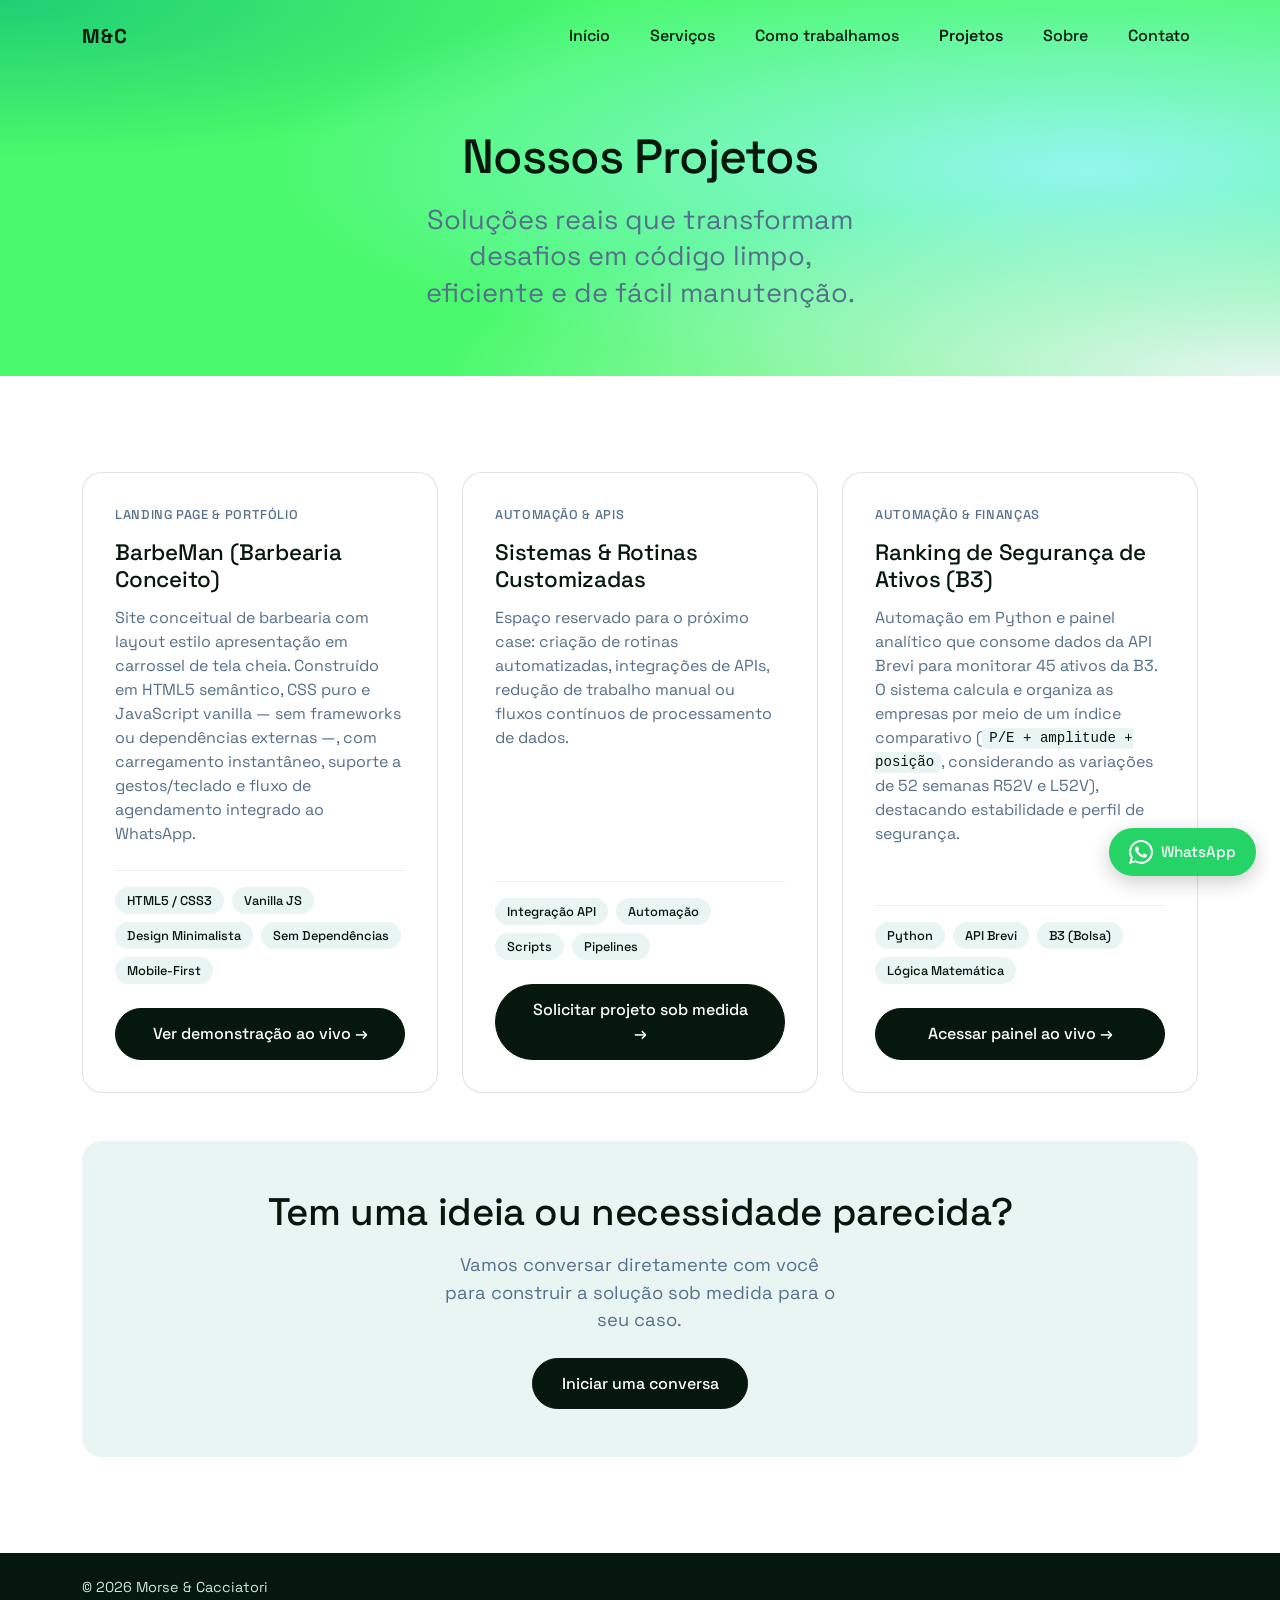
==== projetos.html @ 6ed702ad "Initial commit: Morse & Cacciatori website and project portfolio" ====
<!DOCTYPE html>
<html lang="pt-BR">
<head>
  <meta charset="UTF-8">
  <meta name="viewport" content="width=device-width, initial-scale=1">
  <title>Projetos | Morse & Cacciatori</title>
  <meta name="description" content="Conheça os projetos, sistemas e soluções sob medida desenvolvidos pela Morse & Cacciatori.">

  <!-- Favicon / Logo M&C para navegadores e Google -->
  <link rel="icon" type="image/svg+xml" href="favicon.svg">
  <link rel="icon" type="image/png" sizes="48x48" href="img/favicon-48x48.png">
  <link rel="icon" type="image/png" sizes="192x192" href="img/favicon-192x192.png">
  <link rel="apple-touch-icon" href="img/apple-touch-icon.png">

  <!-- Open Graph / Redes Sociais -->
  <meta property="og:title" content="Projetos | Morse & Cacciatori">
  <meta property="og:description" content="Conheça os projetos, sistemas e soluções sob medida desenvolvidos pela Morse & Cacciatori.">
  <meta property="og:type" content="website">
  <meta property="og:image" content="img/favicon-512x512.png">

  <!-- Fonte: Space Grotesk (Google Fonts) -->
  <link rel="preconnect" href="https://fonts.googleapis.com">
  <link rel="preconnect" href="https://fonts.gstatic.com" crossorigin>
  <link href="https://fonts.googleapis.com/css2?family=Space+Grotesk:wght@300;400;500;700&display=swap" rel="stylesheet">

  <!-- Bootstrap 5 (grid, navbar) -->
  <link href="https://cdn.jsdelivr.net/npm/bootstrap@5.3.3/dist/css/bootstrap.min.css" rel="stylesheet">

  <!-- Nosso CSS -->
  <link href="style.css" rel="stylesheet">
</head>
<body>

  <!-- ============ MENU ============ -->
  <nav class="navbar navbar-expand-md site-nav">
    <div class="container">
      <a class="navbar-brand" href="index.html#inicio" aria-label="Morse & Cacciatori, início">M&amp;C</a>
      <button class="navbar-toggler" type="button" data-bs-toggle="collapse" data-bs-target="#menu"
              aria-controls="menu" aria-expanded="false" aria-label="Abrir menu">
        <span class="navbar-toggler-icon"></span>
      </button>
      <div class="collapse navbar-collapse justify-content-end" id="menu">
        <ul class="navbar-nav gap-md-4">
          <li class="nav-item"><a class="nav-link" href="index.html#inicio">Início</a></li>
          <li class="nav-item"><a class="nav-link" href="index.html#servicos">Serviços</a></li>
          <li class="nav-item"><a class="nav-link" href="index.html#metodologia">Como trabalhamos</a></li>
          <li class="nav-item"><a class="nav-link active" aria-current="page" href="projetos.html">Projetos</a></li>
          <li class="nav-item"><a class="nav-link" href="index.html#sobre">Sobre</a></li>
          <li class="nav-item"><a class="nav-link" href="index.html#contato">Contato</a></li>
        </ul>
      </div>
    </div>
  </nav>

  <main>

    <!-- ============ CABEÇALHO DA PÁGINA ============ -->
    <header class="projects-header text-center">
      <div class="container">
        <div class="row justify-content-center">
          <div class="col-lg-8">
            <h1>Nossos Projetos</h1>
            <p class="hero-sub mb-0">Soluções reais que transformam desafios em código limpo, eficiente e de fácil manutenção.</p>
          </div>
        </div>
      </div>
    </header>

    <!-- ============ LISTA DE PROJETOS ============ -->
    <section class="section">
      <div class="container">

        <div class="row g-4">

          <!-- PROJETO 1: BarbeMan (Demonstração / Portfólio) -->
          <div class="col-md-6 col-lg-4">
            <article class="project-card">
              <span class="project-badge">Landing Page &amp; Portfólio</span>
              <h2>BarbeMan (Barbearia Conceito)</h2>
              <p class="project-desc">
                Site conceitual de barbearia com layout estilo apresentação em carrossel de tela cheia. Construído em HTML5 semântico, CSS puro e JavaScript vanilla — sem frameworks ou dependências externas —, com carregamento instantâneo, suporte a gestos/teclado e fluxo de agendamento integrado ao WhatsApp.
              </p>
              <div class="project-techs mb-3">
                <span class="tech-tag">HTML5 / CSS3</span>
                <span class="tech-tag">Vanilla JS</span>
                <span class="tech-tag">Design Minimalista</span>
                <span class="tech-tag">Sem Dependências</span>
                <span class="tech-tag">Mobile-First</span>
              </div>
              <div class="pt-2">
                <a href="projetos/barbeman/index.html" class="btn btn-ink w-100" target="_blank" rel="noopener">
                  Ver demonstração ao vivo &rarr;
                </a>
              </div>
            </article>
          </div>

          <!-- PROJETO 2: Espaço reservado para o próximo case -->
          <div class="col-md-6 col-lg-4">
            <article class="project-card">
              <span class="project-badge">Automação &amp; APIs</span>
              <h2>Sistemas &amp; Rotinas Customizadas</h2>
              <p class="project-desc">
                Espaço reservado para o próximo case: criação de rotinas automatizadas, integrações de APIs, redução de trabalho manual ou fluxos contínuos de processamento de dados.
              </p>
              <div class="project-techs mb-3">
                <span class="tech-tag">Integração API</span>
                <span class="tech-tag">Automação</span>
                <span class="tech-tag">Scripts</span>
                <span class="tech-tag">Pipelines</span>
              </div>
              <div class="pt-2">
                <a href="index.html#contato" class="btn btn-ink w-100">
                  Solicitar projeto sob medida &rarr;
                </a>
              </div>
            </article>
          </div>

          <!-- PROJETO 3: Automação Financeira B3 -->
          <div class="col-md-6 col-lg-4">
            <article class="project-card">
              <span class="project-badge">Automação &amp; Finanças</span>
              <h2>Ranking de Segurança de Ativos (B3)</h2>
              <p class="project-desc">
                Automação em Python e painel analítico que consome dados da API Brevi para monitorar 45 ativos da B3. O sistema calcula e organiza as empresas por meio de um índice comparativo (<code>P/E + amplitude + posição</code>, considerando as variações de 52 semanas R52V e L52V), destacando estabilidade e perfil de segurança.
              </p>
              <div class="project-techs mb-3">
                <span class="tech-tag">Python</span>
                <span class="tech-tag">API Brevi</span>
                <span class="tech-tag">B3 (Bolsa)</span>
                <span class="tech-tag">Lógica Matemática</span>
              </div>
              <div class="pt-2">
                <a href="https://finance-analystic-qv4s5uhey-athos6.vercel.app/" class="btn btn-ink w-100" target="_blank" rel="noopener">
                  Acessar painel ao vivo &rarr;
                </a>
              </div>
            </article>
          </div>

        </div>

        <!-- ============ CHAMADA PARA AÇÃO ============ -->
        <div class="row mt-5">
          <div class="col-12">
            <div class="project-cta">
              <h2 class="h3 mb-3">Tem uma ideia ou necessidade parecida?</h2>
              <p class="lead-muted mx-auto mb-4">Vamos conversar diretamente com você para construir a solução sob medida para o seu caso.</p>
              <a href="index.html#contato" class="btn btn-ink">Iniciar uma conversa</a>
            </div>
          </div>
        </div>

      </div>
    </section>

  </main>

  <!-- Botão flutuante do WhatsApp -->
  <a href="https://wa.me/5511976431933?text=Ol%C3%A1%2C%20Morse%20%26%20Cacciatori!%20Gostaria%20de%20conversar%20sobre%20um%20projeto." 
     class="btn-whatsapp-float" 
     target="_blank" 
     rel="noopener noreferrer" 
     aria-label="Falar no WhatsApp com Morse e Cacciatori" 
     title="Falar no WhatsApp: (11) 97643-1933">
    <svg width="24" height="24" viewBox="0 0 24 24" fill="currentColor" aria-hidden="true">
      <path d="M.057 24l1.687-6.163c-1.041-1.804-1.588-3.849-1.587-5.946.003-6.556 5.338-11.891 11.893-11.891 3.181.001 6.167 1.24 8.413 3.488 2.245 2.248 3.481 5.236 3.48 8.414-.003 6.557-5.338 11.892-11.893 11.892-1.99-.001-3.951-.5-5.688-1.448l-6.305 1.654zm6.597-3.807c1.676.995 3.276 1.591 5.392 1.592 5.448 0 9.886-4.434 9.889-9.885.002-5.462-4.415-9.89-9.881-9.892-5.452 0-9.887 4.434-9.889 9.884-.001 2.225.651 3.891 1.746 5.634l-.999 3.648 3.742-.981zm11.387-5.464c-.074-.124-.272-.198-.57-.347-.297-.149-1.758-.868-2.031-.967-.272-.099-.47-.149-.669.149-.198.297-.768.967-.941 1.165-.173.198-.347.223-.644.074-.297-.149-1.255-.462-2.39-1.475-.883-.788-1.48-1.761-1.653-2.059-.173-.297-.018-.458.13-.606.134-.133.297-.347.446-.521.151-.172.2-.296.3-.495.099-.198.05-.372-.025-.521-.075-.148-.669-1.611-.916-2.206-.242-.579-.487-.501-.669-.51l-.57-.01c-.198 0-.52.074-.792.372s-1.04 1.016-1.04 2.479 1.065 2.876 1.213 3.074c.149.198 2.095 3.2 5.076 4.487.709.306 1.263.489 1.694.626.712.226 1.36.194 1.872.118.571-.085 1.758-.719 2.006-1.413.248-.695.248-1.29.173-1.414z"/>
    </svg>
    <span class="btn-whatsapp-text">WhatsApp</span>
  </a>

  <footer class="site-footer">
    <div class="container">
      <span>&copy; 2026 Morse &amp; Cacciatori</span>
    </div>
  </footer>

  <script src="https://cdn.jsdelivr.net/npm/bootstrap@5.3.3/dist/js/bootstrap.bundle.min.js"></script>
</body>
</html>
---- style.css ----
/* =====================================================
   Morse & Cacciatori — estilos
   Para mudar o visual, comece pelas variáveis abaixo.
   ===================================================== */

:root {
  /* Cores tiradas do modelo do Canva */
  --verde:        #49f96b;   /* verde-neon do degradê */
  --verde-fundo:  #21ce74;   /* verde mais escuro (canto superior esquerdo) */
  --ciano:        #94f6ef;   /* ciano do meio do degradê */
  --gelo:         #e9f5f3;   /* quase branco (canto inferior direito) */
  --tinta:        #06180e;   /* títulos e botões */
  --azul-cinza:   #55708a;   /* subtítulo e textos de apoio */

  --fonte: "Space Grotesk", system-ui, -apple-system, "Segoe UI", sans-serif;
}

/* ---------- Base ---------- */
*, *::before, *::after {
  box-sizing: border-box;
}

html {
  scroll-behavior: smooth;
  scroll-padding-top: 4rem;
  overflow-x: hidden;
}

body {
  font-family: var(--fonte);
  color: var(--tinta);
  background: #fff;
  -webkit-font-smoothing: antialiased;
  overflow-x: hidden;
  max-width: 100%;
}

img, picture, svg, video {
  max-width: 100%;
  height: auto;
}

h1, h2, h3 { font-family: var(--fonte); }

a { color: var(--tinta); }

:focus-visible {
  outline: 3px solid var(--tinta);
  outline-offset: 3px;
}

/* ---------- Botão principal ---------- */
.btn-ink {
  --bs-btn-color: #fff;
  --bs-btn-bg: var(--tinta);
  --bs-btn-border-color: var(--tinta);
  --bs-btn-hover-color: var(--tinta);
  --bs-btn-hover-bg: #fff;
  --bs-btn-hover-border-color: var(--tinta);
  --bs-btn-active-color: var(--tinta);
  --bs-btn-active-bg: #fff;
  --bs-btn-active-border-color: var(--tinta);
  font-weight: 500;
  padding: .8rem 1.8rem;
  border-radius: 999px;
  transition: background-color .2s, color .2s;
}

/* ---------- Menu ---------- */
.site-nav {
  position: absolute;
  top: 0; left: 0; right: 0;
  z-index: 10;
  padding-block: 1rem;
}
.site-nav .navbar-brand {
  font-weight: 700;
  letter-spacing: .04em;
  color: var(--tinta);
}
.site-nav .nav-link {
  color: var(--tinta);
  font-weight: 500;
}
.site-nav .nav-link:hover { text-decoration: underline; text-underline-offset: 6px; }
.site-nav .navbar-toggler { border-color: var(--tinta); }

/* Menu aberto no celular: fundo para dar leitura */
@media (max-width: 767.98px) {
  .site-nav .navbar-collapse {
    background: rgba(255, 255, 255, .85);
    border-radius: 1rem;
    margin-top: .75rem;
    padding: .75rem 1.25rem;
  }
}

/* ---------- Degradê do hero (reproduz o modelo) ---------- */
.hero,
.section-gradient {
  background:
    radial-gradient(120% 90% at 100% 100%, var(--gelo) 0%, rgba(233, 245, 243, 0) 55%),
    radial-gradient(90% 80% at 85% 45%, var(--ciano) 0%, rgba(148, 246, 239, 0) 72%),
    radial-gradient(80% 70% at 0% 0%, var(--verde-fundo) 0%, rgba(33, 206, 116, 0) 60%),
    var(--verde);
}

/* ---------- Hero ---------- */
.hero {
  min-height: 100vh;
  display: flex;
  align-items: center;
  padding: 6rem 0 3rem;
}

.hero-figure img {
  width: 100%;
  max-width: 440px;
  height: auto;
}

.hero-figure {
  max-width: 100%;
}

/* Link interativo dos bonecos LEGO no hero */
.hero-avatar-link {
  display: inline-flex;
  flex-direction: column;
  align-items: center;
  text-decoration: none;
  cursor: pointer;
  max-width: 100%;
  transition: transform .3s cubic-bezier(0.34, 1.56, 0.64, 1);
}

.hero-avatar-link:hover,
.hero-avatar-link:focus-visible {
  transform: scale(1.06);
}

.hero-avatar-link:active {
  transform: scale(1.02);
}

/* Dica sutil abaixo dos bonecos */
.avatar-hint {
  display: inline-block;
  margin-top: .75rem;
  font-size: .9rem;
  font-weight: 500;
  color: var(--tinta);
  background: rgba(255, 255, 255, .9);
  border: 1px solid rgba(6, 24, 14, .15);
  padding: .35rem 1rem;
  border-radius: 999px;
  backdrop-filter: blur(4px);
  box-shadow: 0 4px 12px rgba(6, 24, 14, .06);
  transition: background-color .2s, transform .2s;
}

.hero-avatar-link:hover .avatar-hint {
  background: #fff;
  transform: translateY(-2px);
}

.hero h1 {
  font-weight: 300;
  text-transform: uppercase;
  letter-spacing: .03em;
  font-size: clamp(1.9rem, 4.2vw, 3.1rem);
  line-height: 1.1;
  margin: 0 0 1.25rem;
  overflow-wrap: break-word;
  word-break: break-word;
}

.hero-sub {
  color: var(--azul-cinza);
  font-size: clamp(1.25rem, 2.4vw, 1.7rem);
  line-height: 1.35;
  max-width: 16em;
  margin: 0 auto 2.25rem;
}

/* Movimento de entrada dos bonecos */
@media (prefers-reduced-motion: no-preference) {
  .hero-figure img { animation: entrada .9s ease-out both; }
  @keyframes entrada {
    from { opacity: 0; transform: translateY(24px); }
    to   { opacity: 1; transform: none; }
  }
}

/* Respeita preferência do usuário por menos movimento */
@media (prefers-reduced-motion: reduce) {
  .hero-avatar-link {
    transition: none;
  }
  .hero-avatar-link:hover,
  .hero-avatar-link:focus-visible {
    transform: none;
  }
}

/* Em telas pequenas os bonecos ficam um pouco menores */
@media (max-width: 991.98px) {
  .hero { padding-top: 5.5rem; }
  .hero-figure img { max-width: 300px; }
}

/* ---------- Seções ---------- */
.section { padding: 6rem 0; }
.section-light { background: var(--gelo); }

.section h2 {
  font-weight: 500;
  font-size: clamp(1.75rem, 3vw, 2.4rem);
  letter-spacing: -.01em;
  margin-bottom: 1rem;
}

.lead-muted { color: var(--azul-cinza); font-size: 1.15rem; max-width: 22em; }
.lead-ink   { font-size: 1.15rem; max-width: 22em; }

/* Serviços: lista com linhas separadoras */
.service-list { list-style: none; margin: 0; padding: 0; }
.service-list li {
  padding: 1.5rem 0;
  border-top: 1px solid rgba(6, 24, 14, .18);
}
.service-list li:last-child { border-bottom: 1px solid rgba(6, 24, 14, .18); }
.service-list h3 { font-size: 1.35rem; font-weight: 500; margin: 0 0 .35rem; }
.service-list p  { margin: 0; color: var(--azul-cinza); max-width: 36em; }

/* ---------- Faixa de Tecnologias (Stack) ---------- */
.tech-strip {
  padding: 1.5rem 0;
  background: #fff;
  border-bottom: 1px solid rgba(6, 24, 14, .08);
}
.tech-strip-inner {
  display: flex;
  flex-wrap: wrap;
  align-items: center;
  justify-content: space-between;
  gap: .75rem 1.5rem;
}
.tech-strip-label {
  font-size: .88rem;
  font-weight: 500;
  color: var(--azul-cinza);
  text-transform: uppercase;
  letter-spacing: .05em;
}
.tech-strip-badges {
  display: flex;
  flex-wrap: wrap;
  gap: .5rem;
}
.tech-pill {
  font-size: .85rem;
  font-weight: 500;
  color: var(--tinta);
  background: var(--gelo);
  border: 1px solid rgba(6, 24, 14, .08);
  padding: .3rem .85rem;
  border-radius: 999px;
  transition: border-color .2s, background-color .2s;
}
.tech-pill:hover {
  border-color: var(--tinta);
  background: #fff;
}

/* ---------- Como Trabalhamos (Metodologia) ---------- */
.workflow-steps {
  display: flex;
  flex-direction: column;
}
.workflow-item {
  display: flex;
  align-items: flex-start;
  gap: 1.5rem;
  padding: 1.5rem 0;
  border-top: 1px solid rgba(6, 24, 14, .18);
}
.workflow-item:last-child {
  border-bottom: 1px solid rgba(6, 24, 14, .18);
}
.step-num {
  font-size: 1.25rem;
  font-weight: 700;
  color: var(--azul-cinza);
  letter-spacing: .05em;
  min-width: 2.2rem;
  margin-top: .1rem;
}
.step-body h3 {
  font-size: 1.3rem;
  font-weight: 500;
  margin: 0 0 .35rem;
  color: var(--tinta);
}
.step-body p {
  margin: 0;
  color: var(--azul-cinza);
  line-height: 1.5;
  max-width: 38em;
}

/* ---------- Cases de Portfólio (Problema → Solução → Impacto) ---------- */
.case-card {
  background: #fff;
  border: 1px solid rgba(6, 24, 14, .12);
  border-radius: 1.25rem;
  padding: 2.2rem;
  height: 100%;
  display: flex;
  flex-direction: column;
  transition: transform .2s ease, border-color .2s ease, box-shadow .2s ease;
}
.case-card:hover {
  transform: translateY(-4px);
  border-color: var(--tinta);
  box-shadow: 0 8px 24px rgba(6, 24, 14, .06);
}
.case-badge {
  display: inline-block;
  font-size: .8rem;
  font-weight: 500;
  text-transform: uppercase;
  letter-spacing: .05em;
  color: var(--azul-cinza);
  margin-bottom: .6rem;
}
.case-title {
  font-size: 1.4rem;
  font-weight: 500;
  margin: 0 0 1.4rem;
  color: var(--tinta);
}
.case-flow {
  display: flex;
  flex-direction: column;
  gap: 1rem;
  flex-grow: 1;
  margin-bottom: 1.6rem;
}
.flow-step {
  display: flex;
  flex-direction: column;
  gap: .25rem;
}
.flow-tag {
  display: inline-block;
  align-self: flex-start;
  font-size: .75rem;
  font-weight: 700;
  text-transform: uppercase;
  letter-spacing: .04em;
  padding: .15rem .5rem;
  border-radius: 4px;
}
.flow-problem {
  background: rgba(85, 112, 138, .12);
  color: var(--azul-cinza);
}
.flow-solution {
  background: rgba(33, 206, 116, .18);
  color: #0e6e3c;
}
.flow-result {
  background: rgba(6, 24, 14, .08);
  color: var(--tinta);
}
.flow-step p {
  margin: 0;
  font-size: .95rem;
  color: var(--azul-cinza);
  line-height: 1.45;
}
.case-footer {
  display: flex;
  flex-wrap: wrap;
  align-items: center;
  justify-content: space-between;
  gap: 1rem;
  padding-top: 1.2rem;
  border-top: 1px solid rgba(6, 24, 14, .08);
  margin-top: auto;
}
.case-techs {
  display: flex;
  flex-wrap: wrap;
  gap: .4rem;
}
.case-link {
  font-size: .92rem;
  font-weight: 500;
  color: var(--tinta);
  text-decoration: underline;
  text-underline-offset: 4px;
  transition: opacity .2s;
}
.case-link:hover {
  opacity: .75;
}

.btn-outline-ink {
  display: inline-block;
  color: var(--tinta);
  border: 1px solid var(--tinta);
  background: transparent;
  font-weight: 500;
  padding: .65rem 1.4rem;
  border-radius: 999px;
  text-decoration: none;
  transition: background-color .2s, color .2s;
}
.btn-outline-ink:hover,
.btn-outline-ink:focus-visible {
  background: var(--tinta);
  color: #fff;
}

/* Sobre */
.about-text { font-size: 1.35rem; line-height: 1.5; max-width: 32em; }
.person { font-size: 1.15rem; font-weight: 500; margin-bottom: .1rem; }
.role   { color: var(--azul-cinza); font-weight: 500; margin-bottom: .5rem; }

/* Contato */
.contact-links { list-style: none; padding: 0; margin: 1.5rem 0 0; }
.contact-links li { margin-bottom: 1.1rem; }
.contact-name { display: block; font-weight: 500; }
.contact-links a { font-size: 1.1rem; text-underline-offset: 4px; overflow-wrap: anywhere; }

/* Flags / Vantagens da reunião */
.contact-perks {
  display: flex;
  flex-direction: column;
  gap: .85rem;
  margin: 1.5rem 0 2rem;
}

.perk-item {
  display: flex;
  align-items: flex-start;
  gap: .85rem;
  background: rgba(255, 255, 255, .7);
  backdrop-filter: blur(4px);
  border: 1px solid rgba(6, 24, 14, .12);
  border-radius: 1rem;
  padding: .85rem 1.1rem;
}

.perk-icon {
  display: inline-flex;
  align-items: center;
  justify-content: center;
  width: 1.5rem;
  height: 1.5rem;
  background: var(--tinta);
  color: var(--verde);
  border-radius: 50%;
  font-size: .8rem;
  font-weight: 700;
  flex-shrink: 0;
  margin-top: .15rem;
}

.perk-item strong {
  display: block;
  font-size: .95rem;
  color: var(--tinta);
  margin-bottom: .15rem;
}

.perk-item p {
  margin: 0;
  font-size: .88rem;
  color: var(--azul-cinza);
  line-height: 1.35;
}

/* Botão WhatsApp */
.btn-whatsapp {
  display: inline-flex;
  align-items: center;
  justify-content: center;
  gap: .6rem;
  background: #25d366;
  color: #fff;
  border: 1px solid #20ba5a;
  font-weight: 500;
  padding: .75rem 1.4rem;
  border-radius: 999px;
  text-decoration: none;
  max-width: 100%;
  text-align: center;
  transition: background-color .2s, transform .2s, box-shadow .2s;
  box-shadow: 0 4px 12px rgba(37, 211, 102, .22);
}

.btn-whatsapp:hover,
.btn-whatsapp:focus-visible {
  background: #20ba5a;
  color: #fff;
  transform: translateY(-2px);
  box-shadow: 0 6px 16px rgba(37, 211, 102, .32);
}

@media (max-width: 575.98px) {
  .btn-whatsapp {
    width: 100%;
    padding: .75rem 1rem;
    font-size: .92rem;
  }
}

/* Botão WhatsApp flutuante */
.btn-whatsapp-float {
  position: fixed;
  bottom: 1.5rem;
  right: 1.5rem;
  z-index: 1000;
  display: inline-flex;
  align-items: center;
  gap: .5rem;
  background: #25d366;
  color: #fff;
  padding: .75rem 1.25rem;
  border-radius: 999px;
  box-shadow: 0 6px 20px rgba(0, 0, 0, .2);
  text-decoration: none;
  font-weight: 500;
  font-size: .95rem;
  transition: transform .25s cubic-bezier(0.34, 1.56, 0.64, 1), background-color .2s, box-shadow .2s;
}

.btn-whatsapp-float:hover,
.btn-whatsapp-float:focus-visible {
  background: #20ba5a;
  color: #fff;
  transform: scale(1.05) translateY(-2px);
  box-shadow: 0 8px 24px rgba(0, 0, 0, .28);
}

@media (max-width: 575.98px) {
  .btn-whatsapp-float {
    bottom: 1.2rem;
    right: 1.2rem;
    padding: .8rem;
    border-radius: 50%;
  }
  .btn-whatsapp-float .btn-whatsapp-text {
    display: none;
  }
}

.contact-form .form-label { font-weight: 500; }
.contact-form .form-control {
  border: 1px solid var(--tinta);
  border-radius: .75rem;
  background: rgba(255, 255, 255, .7);
  padding: .75rem 1rem;
}
.contact-form .form-control:focus {
  background: #fff;
  border-color: var(--tinta);
  box-shadow: 0 0 0 .2rem rgba(6, 24, 14, .2);
}

.form-check-input:checked {
  background-color: var(--tinta);
  border-color: var(--tinta);
}

.form-status {
  border-radius: .75rem;
  font-size: .95rem;
  padding: .85rem 1.25rem;
}
.form-status-success {
  background-color: #d1e7dd;
  border: 1px solid #a3cfbb;
  color: #0a3622;
}
.form-status-error {
  background-color: #f8d7da;
  border: 1px solid #f1aeb5;
  color: #58151c;
}

/* ---------- Rodapé ---------- */
.site-footer {
  padding: 1.5rem 0;
  background: var(--tinta);
  color: #cfe6dc;
  font-size: .9rem;
}

/* ---------- Página de Projetos ---------- */
.projects-header {
  padding: 8rem 0 4rem;
  background:
    radial-gradient(120% 90% at 100% 100%, var(--gelo) 0%, rgba(233, 245, 243, 0) 55%),
    radial-gradient(90% 80% at 85% 45%, var(--ciano) 0%, rgba(148, 246, 239, 0) 72%),
    radial-gradient(80% 70% at 0% 0%, var(--verde-fundo) 0%, rgba(33, 206, 116, 0) 60%),
    var(--verde);
}

.projects-header h1 {
  font-weight: 500;
  font-size: clamp(2rem, 3.8vw, 3rem);
  letter-spacing: -.02em;
  margin-bottom: 1rem;
}

.project-card {
  background: #fff;
  border: 1px solid rgba(6, 24, 14, .12);
  border-radius: 1.25rem;
  padding: 2rem;
  height: 100%;
  display: flex;
  flex-direction: column;
  transition: transform .2s ease, border-color .2s ease;
}

.project-card:hover {
  transform: translateY(-4px);
  border-color: var(--tinta);
}

.project-badge {
  display: inline-block;
  align-self: flex-start;
  font-size: .8rem;
  font-weight: 500;
  text-transform: uppercase;
  letter-spacing: .05em;
  color: var(--azul-cinza);
  margin-bottom: 1rem;
}

.project-card h2 {
  font-size: 1.4rem;
  font-weight: 500;
  margin-bottom: .75rem;
}

.project-desc {
  color: var(--azul-cinza);
  font-size: 1rem;
  line-height: 1.5;
  margin-bottom: 1.5rem;
  flex-grow: 1;
}

.project-card code {
  color: var(--tinta);
  background: var(--gelo);
  padding: .15rem .45rem;
  border-radius: .35rem;
  font-size: .88em;
  font-weight: 500;
}

.project-techs {
  display: flex;
  flex-wrap: wrap;
  gap: .5rem;
  margin-top: auto;
  padding-top: 1rem;
  border-top: 1px solid rgba(6, 24, 14, .08);
}

.tech-tag {
  font-size: .8rem;
  font-weight: 500;
  color: var(--tinta);
  background: var(--gelo);
  padding: .25rem .75rem;
  border-radius: 999px;
}

.project-cta {
  background: var(--gelo);
  border-radius: 1.25rem;
  padding: 3rem 2rem;
  text-align: center;
}
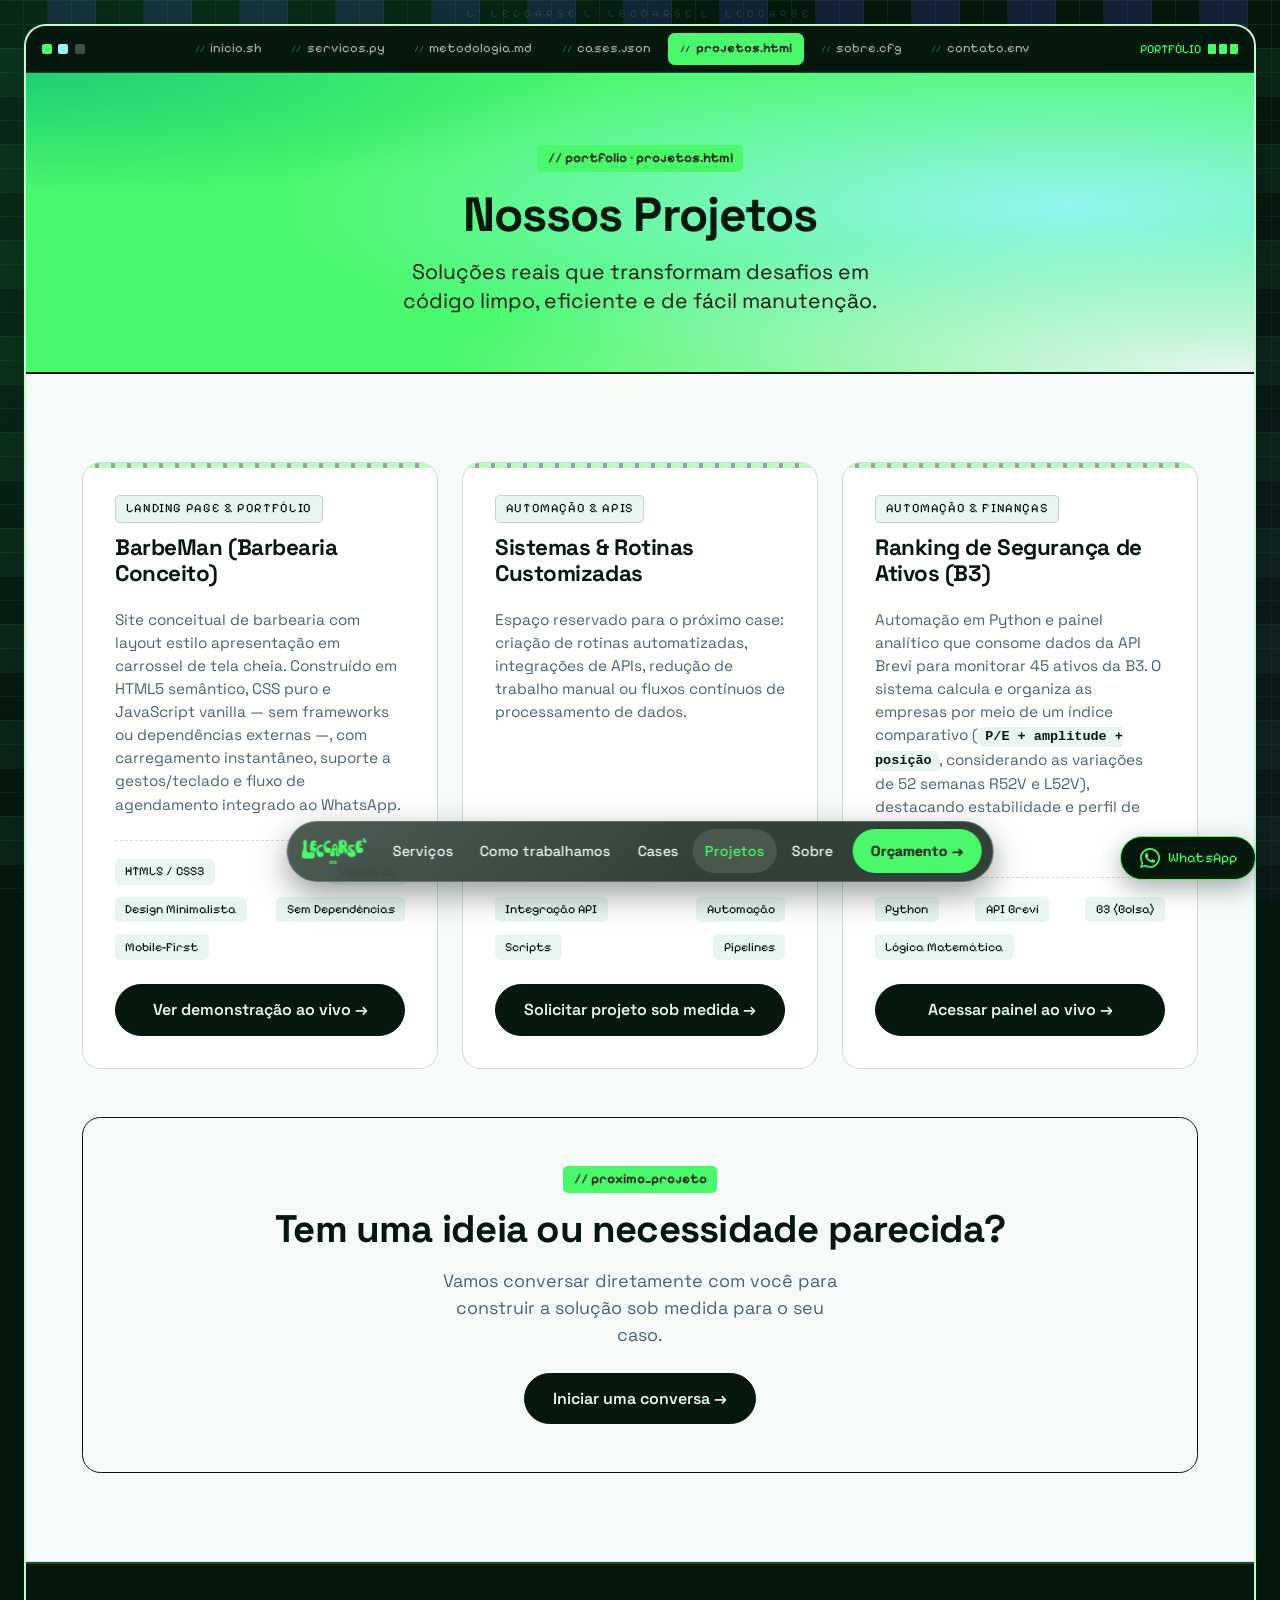
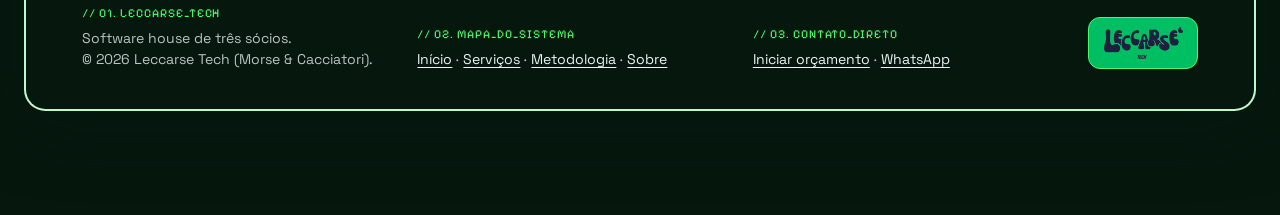
==== commit ad3bab05: "feat(ui): implement Leccarse Tech window frame, interactive Lego hero, scroll-spy tabs, and glass pi" ====
--- a/projetos.html
+++ b/projetos.html
@@ -3,27 +3,27 @@
 <head>
   <meta charset="UTF-8">
   <meta name="viewport" content="width=device-width, initial-scale=1">
-  <title>Projetos | Morse & Cacciatori</title>
-  <meta name="description" content="Conheça os projetos, sistemas e soluções sob medida desenvolvidos pela Morse & Cacciatori.">
-
-  <!-- Favicon / Logo M&C para navegadores e Google -->
+  <title>Projetos | Leccarse Tech</title>
+  <meta name="description" content="Conheça as landing pages, projetos, sistemas e soluções sob medida desenvolvidos pela Leccarse Tech.">
+
+  <!-- Favicon / Logo Leccarse Tech -->
   <link rel="icon" type="image/svg+xml" href="favicon.svg">
   <link rel="icon" type="image/png" sizes="48x48" href="img/favicon-48x48.png">
   <link rel="icon" type="image/png" sizes="192x192" href="img/favicon-192x192.png">
   <link rel="apple-touch-icon" href="img/apple-touch-icon.png">
 
   <!-- Open Graph / Redes Sociais -->
-  <meta property="og:title" content="Projetos | Morse & Cacciatori">
-  <meta property="og:description" content="Conheça os projetos, sistemas e soluções sob medida desenvolvidos pela Morse & Cacciatori.">
+  <meta property="og:title" content="Projetos | Leccarse Tech">
+  <meta property="og:description" content="Conheça os projetos, landing pages e sistemas sob medida desenvolvidos pela Leccarse Tech.">
   <meta property="og:type" content="website">
   <meta property="og:image" content="img/favicon-512x512.png">
 
-  <!-- Fonte: Space Grotesk (Google Fonts) -->
+  <!-- Fontes: Space Grotesk (corpo), Monoton (display), Pixelify Sans (pixel) -->
   <link rel="preconnect" href="https://fonts.googleapis.com">
   <link rel="preconnect" href="https://fonts.gstatic.com" crossorigin>
-  <link href="https://fonts.googleapis.com/css2?family=Space+Grotesk:wght@300;400;500;700&display=swap" rel="stylesheet">
-
-  <!-- Bootstrap 5 (grid, navbar) -->
+  <link href="https://fonts.googleapis.com/css2?family=Monoton&family=Pixelify+Sans:wght@400;600;700&family=Space+Grotesk:wght@300;400;500;700&display=swap" rel="stylesheet">
+
+  <!-- Bootstrap 5 (grid) -->
   <link href="https://cdn.jsdelivr.net/npm/bootstrap@5.3.3/dist/css/bootstrap.min.css" rel="stylesheet">
 
   <!-- Nosso CSS -->
@@ -31,151 +31,228 @@
 </head>
 <body>
 
-  <!-- ============ MENU ============ -->
-  <nav class="navbar navbar-expand-md site-nav">
-    <div class="container">
-      <a class="navbar-brand" href="index.html#inicio" aria-label="Morse & Cacciatori, início">M&amp;C</a>
-      <button class="navbar-toggler" type="button" data-bs-toggle="collapse" data-bs-target="#menu"
-              aria-controls="menu" aria-expanded="false" aria-label="Abrir menu">
-        <span class="navbar-toggler-icon"></span>
-      </button>
-      <div class="collapse navbar-collapse justify-content-end" id="menu">
-        <ul class="navbar-nav gap-md-4">
-          <li class="nav-item"><a class="nav-link" href="index.html#inicio">Início</a></li>
-          <li class="nav-item"><a class="nav-link" href="index.html#servicos">Serviços</a></li>
-          <li class="nav-item"><a class="nav-link" href="index.html#metodologia">Como trabalhamos</a></li>
-          <li class="nav-item"><a class="nav-link active" aria-current="page" href="projetos.html">Projetos</a></li>
-          <li class="nav-item"><a class="nav-link" href="index.html#sobre">Sobre</a></li>
-          <li class="nav-item"><a class="nav-link" href="index.html#contato">Contato</a></li>
+  <a href="#lista-projetos" class="skip-link">Pular para a lista de projetos</a>
+
+  <div class="app-window">
+
+    <!-- Barra de Abas no Topo -->
+    <header class="window-topbar" aria-label="Indicador de seções da janela">
+      <div class="window-dots" aria-hidden="true">
+        <span class="window-dot window-dot--brand"></span>
+        <span class="window-dot window-dot--navy"></span>
+        <span class="window-dot"></span>
+      </div>
+
+      <nav aria-label="Abas de seção">
+        <ul class="window-tabs">
+          <li><a class="window-tab" href="index.html#inicio">inicio.sh</a></li>
+          <li><a class="window-tab" href="index.html#servicos">servicos.py</a></li>
+          <li><a class="window-tab" href="index.html#metodologia">metodologia.md</a></li>
+          <li><a class="window-tab" href="index.html#cases">cases.json</a></li>
+          <li><a class="window-tab active" aria-current="page" href="projetos.html">projetos.html</a></li>
+          <li><a class="window-tab" href="index.html#sobre">sobre.cfg</a></li>
+          <li><a class="window-tab" href="index.html#contato">contato.env</a></li>
         </ul>
-      </div>
-    </div>
-  </nav>
-
-  <main>
-
-    <!-- ============ CABEÇALHO DA PÁGINA ============ -->
-    <header class="projects-header text-center">
-      <div class="container">
-        <div class="row justify-content-center">
-          <div class="col-lg-8">
-            <h1>Nossos Projetos</h1>
-            <p class="hero-sub mb-0">Soluções reais que transformam desafios em código limpo, eficiente e de fácil manutenção.</p>
-          </div>
+      </nav>
+
+      <div class="hud-progress" aria-hidden="true">
+        <span>PORTFÓLIO</span>
+        <div class="hud-segments">
+          <span class="hud-seg filled"></span>
+          <span class="hud-seg filled"></span>
+          <span class="hud-seg filled"></span>
         </div>
       </div>
     </header>
 
-    <!-- ============ LISTA DE PROJETOS ============ -->
-    <section class="section">
+    <main id="lista-projetos">
+
+      <!-- ============ CABEÇALHO DA PÁGINA ============ -->
+      <header class="projects-header text-center">
+        <div class="container">
+          <div class="row justify-content-center">
+            <div class="col-lg-8">
+              <span class="section-index">// portfolio · projetos.html</span>
+              <h1>Nossos Projetos</h1>
+              <p class="hero-sub mx-auto mb-0">Soluções reais que transformam desafios em código limpo, eficiente e de fácil manutenção.</p>
+            </div>
+          </div>
+        </div>
+      </header>
+
+      <!-- ============ LISTA DE PROJETOS ============ -->
+      <section class="section section-light">
+        <div class="container">
+
+          <div class="row g-4">
+
+            <!-- PROJETO 1: BarbeMan (Demonstração / Portfólio) -->
+            <div class="col-md-6 col-lg-4">
+              <article class="project-card reveal-grid-item">
+                <span class="project-badge">Landing Page &amp; Portfólio</span>
+                <h2>BarbeMan (Barbearia Conceito)</h2>
+                <p class="project-desc">
+                  Site conceitual de barbearia com layout estilo apresentação em carrossel de tela cheia. Construído em HTML5 semântico, CSS puro e JavaScript vanilla — sem frameworks ou dependências externas —, com carregamento instantâneo, suporte a gestos/teclado e fluxo de agendamento integrado ao WhatsApp.
+                </p>
+                <div class="project-techs mb-3">
+                  <span class="tech-tag">HTML5 / CSS3</span>
+                  <span class="tech-tag">Vanilla JS</span>
+                  <span class="tech-tag">Design Minimalista</span>
+                  <span class="tech-tag">Sem Dependências</span>
+                  <span class="tech-tag">Mobile-First</span>
+                </div>
+                <div class="pt-2">
+                  <a href="projetos/barbeman/index.html" class="btn btn-ink w-100" target="_blank" rel="noopener">
+                    Ver demonstração ao vivo &rarr;
+                  </a>
+                </div>
+              </article>
+            </div>
+
+            <!-- PROJETO 2: Espaço reservado para o próximo case -->
+            <div class="col-md-6 col-lg-4">
+              <article class="project-card reveal-grid-item">
+                <span class="project-badge">Automação &amp; APIs</span>
+                <h2>Sistemas &amp; Rotinas Customizadas</h2>
+                <p class="project-desc">
+                  Espaço reservado para o próximo case: criação de rotinas automatizadas, integrações de APIs, redução de trabalho manual ou fluxos contínuos de processamento de dados.
+                </p>
+                <div class="project-techs mb-3">
+                  <span class="tech-tag">Integração API</span>
+                  <span class="tech-tag">Automação</span>
+                  <span class="tech-tag">Scripts</span>
+                  <span class="tech-tag">Pipelines</span>
+                </div>
+                <div class="pt-2">
+                  <a href="index.html#contato" class="btn btn-ink w-100">
+                    Solicitar projeto sob medida &rarr;
+                  </a>
+                </div>
+              </article>
+            </div>
+
+            <!-- PROJETO 3: Automação Financeira B3 -->
+            <div class="col-md-6 col-lg-4">
+              <article class="project-card reveal-grid-item">
+                <span class="project-badge">Automação &amp; Finanças</span>
+                <h2>Ranking de Segurança de Ativos (B3)</h2>
+                <p class="project-desc">
+                  Automação em Python e painel analítico que consome dados da API Brevi para monitorar 45 ativos da B3. O sistema calcula e organiza as empresas por meio de um índice comparativo (<code>P/E + amplitude + posição</code>, considerando as variações de 52 semanas R52V e L52V), destacando estabilidade e perfil de segurança.
+                </p>
+                <div class="project-techs mb-3">
+                  <span class="tech-tag">Python</span>
+                  <span class="tech-tag">API Brevi</span>
+                  <span class="tech-tag">B3 (Bolsa)</span>
+                  <span class="tech-tag">Lógica Matemática</span>
+                </div>
+                <div class="pt-2">
+                  <a href="https://finance-analystic-qv4s5uhey-athos6.vercel.app/" class="btn btn-ink w-100" target="_blank" rel="noopener">
+                    Acessar painel ao vivo &rarr;
+                  </a>
+                </div>
+              </article>
+            </div>
+
+          </div>
+
+          <!-- ============ CHAMADA PARA AÇÃO ============ -->
+          <div class="row mt-5">
+            <div class="col-12">
+              <div class="project-cta glass-light">
+                <span class="section-index">// proximo_projeto</span>
+                <h2 class="h3 mb-3">Tem uma ideia ou necessidade parecida?</h2>
+                <p class="lead-muted mx-auto mb-4">Vamos conversar diretamente com você para construir a solução sob medida para o seu caso.</p>
+                <a href="index.html#contato" class="btn btn-ink">Iniciar uma conversa &rarr;</a>
+              </div>
+            </div>
+          </div>
+
+        </div>
+      </section>
+
+    </main>
+
+    <!-- ============ RODAPÉ ============ -->
+    <footer class="site-footer">
       <div class="container">
-
-        <div class="row g-4">
-
-          <!-- PROJETO 1: BarbeMan (Demonstração / Portfólio) -->
-          <div class="col-md-6 col-lg-4">
-            <article class="project-card">
-              <span class="project-badge">Landing Page &amp; Portfólio</span>
-              <h2>BarbeMan (Barbearia Conceito)</h2>
-              <p class="project-desc">
-                Site conceitual de barbearia com layout estilo apresentação em carrossel de tela cheia. Construído em HTML5 semântico, CSS puro e JavaScript vanilla — sem frameworks ou dependências externas —, com carregamento instantâneo, suporte a gestos/teclado e fluxo de agendamento integrado ao WhatsApp.
-              </p>
-              <div class="project-techs mb-3">
-                <span class="tech-tag">HTML5 / CSS3</span>
-                <span class="tech-tag">Vanilla JS</span>
-                <span class="tech-tag">Design Minimalista</span>
-                <span class="tech-tag">Sem Dependências</span>
-                <span class="tech-tag">Mobile-First</span>
-              </div>
-              <div class="pt-2">
-                <a href="projetos/barbeman/index.html" class="btn btn-ink w-100" target="_blank" rel="noopener">
-                  Ver demonstração ao vivo &rarr;
-                </a>
-              </div>
-            </article>
-          </div>
-
-          <!-- PROJETO 2: Espaço reservado para o próximo case -->
-          <div class="col-md-6 col-lg-4">
-            <article class="project-card">
-              <span class="project-badge">Automação &amp; APIs</span>
-              <h2>Sistemas &amp; Rotinas Customizadas</h2>
-              <p class="project-desc">
-                Espaço reservado para o próximo case: criação de rotinas automatizadas, integrações de APIs, redução de trabalho manual ou fluxos contínuos de processamento de dados.
-              </p>
-              <div class="project-techs mb-3">
-                <span class="tech-tag">Integração API</span>
-                <span class="tech-tag">Automação</span>
-                <span class="tech-tag">Scripts</span>
-                <span class="tech-tag">Pipelines</span>
-              </div>
-              <div class="pt-2">
-                <a href="index.html#contato" class="btn btn-ink w-100">
-                  Solicitar projeto sob medida &rarr;
-                </a>
-              </div>
-            </article>
-          </div>
-
-          <!-- PROJETO 3: Automação Financeira B3 -->
-          <div class="col-md-6 col-lg-4">
-            <article class="project-card">
-              <span class="project-badge">Automação &amp; Finanças</span>
-              <h2>Ranking de Segurança de Ativos (B3)</h2>
-              <p class="project-desc">
-                Automação em Python e painel analítico que consome dados da API Brevi para monitorar 45 ativos da B3. O sistema calcula e organiza as empresas por meio de um índice comparativo (<code>P/E + amplitude + posição</code>, considerando as variações de 52 semanas R52V e L52V), destacando estabilidade e perfil de segurança.
-              </p>
-              <div class="project-techs mb-3">
-                <span class="tech-tag">Python</span>
-                <span class="tech-tag">API Brevi</span>
-                <span class="tech-tag">B3 (Bolsa)</span>
-                <span class="tech-tag">Lógica Matemática</span>
-              </div>
-              <div class="pt-2">
-                <a href="https://finance-analystic-qv4s5uhey-athos6.vercel.app/" class="btn btn-ink w-100" target="_blank" rel="noopener">
-                  Acessar painel ao vivo &rarr;
-                </a>
-              </div>
-            </article>
-          </div>
-
-        </div>
-
-        <!-- ============ CHAMADA PARA AÇÃO ============ -->
-        <div class="row mt-5">
-          <div class="col-12">
-            <div class="project-cta">
-              <h2 class="h3 mb-3">Tem uma ideia ou necessidade parecida?</h2>
-              <p class="lead-muted mx-auto mb-4">Vamos conversar diretamente com você para construir a solução sob medida para o seu caso.</p>
-              <a href="index.html#contato" class="btn btn-ink">Iniciar uma conversa</a>
-            </div>
-          </div>
-        </div>
-
+        <div class="footer-grid">
+          <div>
+            <span class="footer-col-label">// 01. leccarse_tech</span>
+            <p class="footer-microtext">
+              Software house de três sócios.<br>
+              &copy; 2026 Leccarse Tech (Morse &amp; Cacciatori).
+            </p>
+          </div>
+          <div>
+            <span class="footer-col-label">// 02. mapa_do_sistema</span>
+            <p class="footer-microtext">
+              <a href="index.html#inicio">Início</a> &middot;
+              <a href="index.html#servicos">Serviços</a> &middot;
+              <a href="index.html#metodologia">Metodologia</a> &middot;
+              <a href="index.html#sobre">Sobre</a>
+            </p>
+          </div>
+          <div>
+            <span class="footer-col-label">// 03. contato_direto</span>
+            <p class="footer-microtext">
+              <a href="index.html#contato">Iniciar orçamento</a> &middot;
+              <a href="https://wa.me/5511976431933" target="_blank" rel="noopener noreferrer">WhatsApp</a>
+            </p>
+          </div>
+          <div class="text-md-end">
+            <a href="index.html#inicio" class="footer-seal" aria-label="Voltar ao início — Leccarse Tech">
+              <picture>
+                <source srcset="img/logo-leccarse-navy.webp" type="image/webp">
+                <img src="img/logo-leccarse-navy.png" width="600" height="243" alt="Selo Leccarse Tech">
+              </picture>
+            </a>
+          </div>
+        </div>
       </div>
-    </section>
-
-  </main>
+    </footer>
+
+  </div><!-- /.app-window -->
+
+  <!-- ============ NAVEGAÇÃO EM PÍLULA FLUTUANTE ============ -->
+  <div class="nav-pill-wrapper">
+    <nav class="nav-pill glass-dark" aria-label="Navegação principal">
+      <a class="nav-pill-brand" href="index.html#inicio" aria-label="Leccarse Tech — Início">
+        <picture>
+          <source srcset="img/logo-leccarse-verde.webp" type="image/webp">
+          <img src="img/logo-leccarse-verde.png" width="600" height="243" class="nav-pill-logo" alt="Leccarse Tech">
+        </picture>
+      </a>
+
+      <button type="button" class="nav-pill-toggle" id="nav-pill-toggle"
+              aria-controls="nav-pill-links" aria-expanded="false" aria-label="Alternar menu de navegação">
+        [ menu ]
+      </button>
+
+      <ul class="nav-pill-links" id="nav-pill-links">
+        <li><a class="nav-pill-link" href="index.html#servicos">Serviços</a></li>
+        <li><a class="nav-pill-link" href="index.html#metodologia">Como trabalhamos</a></li>
+        <li><a class="nav-pill-link" href="index.html#cases">Cases</a></li>
+        <li><a class="nav-pill-link active" aria-current="page" href="projetos.html">Projetos</a></li>
+        <li><a class="nav-pill-link" href="index.html#sobre">Sobre</a></li>
+      </ul>
+
+      <a href="index.html#contato" class="nav-pill-cta">Orçamento &rarr;</a>
+    </nav>
+  </div>
 
   <!-- Botão flutuante do WhatsApp -->
-  <a href="https://wa.me/5511976431933?text=Ol%C3%A1%2C%20Morse%20%26%20Cacciatori!%20Gostaria%20de%20conversar%20sobre%20um%20projeto." 
-     class="btn-whatsapp-float" 
-     target="_blank" 
-     rel="noopener noreferrer" 
-     aria-label="Falar no WhatsApp com Morse e Cacciatori" 
+  <a href="https://wa.me/5511976431933?text=Ol%C3%A1%2C%20Morse%20%26%20Cacciatori!%20Gostaria%20de%20conversar%20sobre%20um%20projeto."
+     class="btn-whatsapp-float"
+     target="_blank"
+     rel="noopener noreferrer"
+     aria-label="Falar no WhatsApp com Leccarse Tech"
      title="Falar no WhatsApp: (11) 97643-1933">
-    <svg width="24" height="24" viewBox="0 0 24 24" fill="currentColor" aria-hidden="true">
+    <svg width="20" height="20" viewBox="0 0 24 24" fill="currentColor" aria-hidden="true">
       <path d="M.057 24l1.687-6.163c-1.041-1.804-1.588-3.849-1.587-5.946.003-6.556 5.338-11.891 11.893-11.891 3.181.001 6.167 1.24 8.413 3.488 2.245 2.248 3.481 5.236 3.48 8.414-.003 6.557-5.338 11.892-11.893 11.892-1.99-.001-3.951-.5-5.688-1.448l-6.305 1.654zm6.597-3.807c1.676.995 3.276 1.591 5.392 1.592 5.448 0 9.886-4.434 9.889-9.885.002-5.462-4.415-9.89-9.881-9.892-5.452 0-9.887 4.434-9.889 9.884-.001 2.225.651 3.891 1.746 5.634l-.999 3.648 3.742-.981zm11.387-5.464c-.074-.124-.272-.198-.57-.347-.297-.149-1.758-.868-2.031-.967-.272-.099-.47-.149-.669.149-.198.297-.768.967-.941 1.165-.173.198-.347.223-.644.074-.297-.149-1.255-.462-2.39-1.475-.883-.788-1.48-1.761-1.653-2.059-.173-.297-.018-.458.13-.606.134-.133.297-.347.446-.521.151-.172.2-.296.3-.495.099-.198.05-.372-.025-.521-.075-.148-.669-1.611-.916-2.206-.242-.579-.487-.501-.669-.51l-.57-.01c-.198 0-.52.074-.792.372s-1.04 1.016-1.04 2.479 1.065 2.876 1.213 3.074c.149.198 2.095 3.2 5.076 4.487.709.306 1.263.489 1.694.626.712.226 1.36.194 1.872.118.571-.085 1.758-.719 2.006-1.413.248-.695.248-1.29.173-1.414z"/>
     </svg>
     <span class="btn-whatsapp-text">WhatsApp</span>
   </a>
 
-  <footer class="site-footer">
-    <div class="container">
-      <span>&copy; 2026 Morse &amp; Cacciatori</span>
-    </div>
-  </footer>
-
-  <script src="https://cdn.jsdelivr.net/npm/bootstrap@5.3.3/dist/js/bootstrap.bundle.min.js"></script>
+  <script src="script.js" defer></script>
 </body>
 </html>
--- a/style.css
+++ b/style.css
@@ -1,38 +1,129 @@
 /* =====================================================
-   Morse & Cacciatori — estilos
-   Para mudar o visual, comece pelas variáveis abaixo.
+   Leccarse Tech (formerly Morse & Cacciatori) — Styles
+   Rebrand: Hacker / Pixel Grid / Pop Culture / Clean Glass
+   All colors use CSS custom properties from :root.
    ===================================================== */
 
 :root {
-  /* Cores tiradas do modelo do Canva */
-  --verde:        #49f96b;   /* verde-neon do degradê */
-  --verde-fundo:  #21ce74;   /* verde mais escuro (canto superior esquerdo) */
-  --ciano:        #94f6ef;   /* ciano do meio do degradê */
-  --gelo:         #e9f5f3;   /* quase branco (canto inferior direito) */
-  --tinta:        #06180e;   /* títulos e botões */
-  --azul-cinza:   #55708a;   /* subtítulo e textos de apoio */
-
-  --fonte: "Space Grotesk", system-ui, -apple-system, "Segoe UI", sans-serif;
-}
-
-/* ---------- Base ---------- */
+  /* Core brand palette (preserved from original tokens + official logo) */
+  --verde:              #49f96b;   /* primary neon brand green */
+  --verde-fundo:        #21ce74;   /* deeper brand green */
+  --verde-logo:         #00bf63;   /* exact green from leccase-tech-logo.png */
+  --ciano:              #94f6ef;   /* cyan accent */
+  --gelo:               #e9f5f3;   /* off-white / ice surface */
+  --gelo-puro:          #f6fbf9;   /* lighter ice surface for contrast */
+  --tinta:              #06180e;   /* deep ink black-green */
+  --marinho-logo:       #1f1f3e;   /* exact dark navy from leccase-tech-logo.png */
+  --azul-cinza:         #47627b;   /* muted slate text (AA contrast >= 4.5:1 on --gelo) */
+  --branco:             #ffffff;
+
+  /* Derived surface, border, and glass tokens */
+  --mosaico-1:          #06180e;
+  --mosaico-2:          #0b2617;
+  --mosaico-3:          #142238;
+  --mosaico-borda:      rgba(73, 249, 107, 0.08);
+
+  --janela-bg:          #eef7f4;
+  --janela-borda:       rgba(6, 24, 14, 0.22);
+  --grade-linha:        rgba(6, 24, 14, 0.09);
+  --grade-celula-bg:    rgba(233, 245, 243, 0.72);
+  --grade-celula-ativa: rgba(73, 249, 107, 0.38);
+
+  /* Frosted glass tokens (Ref 3 vibe, no neon glow) */
+  --vidro-escuro-bg:    rgba(6, 24, 14, 0.84);
+  --vidro-escuro-falso: rgba(6, 24, 14, 0.96);
+  --vidro-claro-bg:     rgba(233, 245, 243, 0.78);
+  --vidro-claro-falso:  rgba(233, 245, 243, 0.95);
+  --vidro-borda:        rgba(233, 245, 243, 0.22);
+  --vidro-borda-escura: rgba(6, 24, 14, 0.16);
+  --vidro-reflexo:      linear-gradient(135deg, rgba(255, 255, 255, 0.16) 0%, rgba(255, 255, 255, 0.02) 60%);
+
+  /* Status & semantic tokens */
+  --whatsapp-bg:        #1fa855;
+  --whatsapp-hover:     #178a43;
+  --sucesso-bg:         #d1e7dd;
+  --sucesso-borda:      #a3cfbb;
+  --sucesso-texto:      #0a3622;
+  --erro-bg:            #f8d7da;
+  --erro-borda:         #f1aeb5;
+  --erro-texto:         #58151c;
+
+  /* Typography system (strictly 3 families) */
+  --fonte:         "Space Grotesk", system-ui, -apple-system, "Segoe UI", sans-serif;
+  --fonte-display: "Monoton", "Space Grotesk", sans-serif;
+  --fonte-pixel:   "Pixelify Sans", monospace;
+
+  /* Spacing & geometry */
+  --raio-janela:   1.35rem;
+  --raio-card:     1.15rem;
+  --raio-pilula:   999px;
+}
+
+/* ---------- Base & Reset ---------- */
 *, *::before, *::after {
   box-sizing: border-box;
 }
 
 html {
   scroll-behavior: smooth;
-  scroll-padding-top: 4rem;
+  scroll-padding-top: 3.75rem;
   overflow-x: hidden;
 }
 
 body {
   font-family: var(--fonte);
   color: var(--tinta);
-  background: #fff;
+  background-color: var(--mosaico-1);
+  /* Pixelated mosaic outer background + subtle L' monogram frame pattern */
+  background-image:
+    radial-gradient(circle at 15% 20%, rgba(33, 206, 116, 0.16) 0%, transparent 45%),
+    radial-gradient(circle at 85% 80%, rgba(31, 31, 62, 0.45) 0%, transparent 50%),
+    repeating-linear-gradient(
+      0deg,
+      transparent 0px,
+      transparent 23px,
+      var(--mosaico-borda) 23px,
+      var(--mosaico-borda) 24px
+    ),
+    repeating-linear-gradient(
+      90deg,
+      transparent 0px,
+      transparent 23px,
+      var(--mosaico-borda) 23px,
+      var(--mosaico-borda) 24px
+    ),
+    conic-gradient(
+      from 90deg at 48px 48px,
+      var(--mosaico-1) 0deg 90deg,
+      var(--mosaico-2) 90deg 180deg,
+      var(--mosaico-1) 180deg 270deg,
+      var(--mosaico-3) 270deg 360deg
+    );
+  background-size: 100% 100%, 100% 100%, 24px 24px, 24px 24px, 96px 96px;
+  background-attachment: fixed;
   -webkit-font-smoothing: antialiased;
   overflow-x: hidden;
   max-width: 100%;
+  margin: 0;
+  padding: 1.5rem 1.5rem 6.5rem;
+}
+
+/* Subtle brand monogram watermark on the outer frame (Ref 2 structural nod, 100% Leccarse) */
+body::before {
+  content: "L'   LECCARSE   L'   LECCARSE   L'   LECCARSE";
+  position: fixed;
+  top: 0.35rem;
+  left: 0;
+  right: 0;
+  text-align: center;
+  font-family: var(--fonte-pixel);
+  font-size: 0.7rem;
+  letter-spacing: 0.35em;
+  color: rgba(73, 249, 107, 0.18);
+  pointer-events: none;
+  z-index: 0;
+  white-space: nowrap;
+  overflow: hidden;
 }
 
 img, picture, svg, video {
@@ -40,268 +131,981 @@
   height: auto;
 }
 
-h1, h2, h3 { font-family: var(--fonte); }
-
-a { color: var(--tinta); }
+h1, h2, h3, h4 {
+  font-family: var(--fonte);
+}
+
+a {
+  color: var(--tinta);
+}
 
 :focus-visible {
-  outline: 3px solid var(--tinta);
+  outline: 3px solid var(--verde);
   outline-offset: 3px;
 }
 
-/* ---------- Botão principal ---------- */
+/* Skip link for keyboard accessibility */
+.skip-link {
+  position: fixed;
+  top: -100px;
+  left: 1rem;
+  z-index: 2000;
+  background: var(--verde);
+  color: var(--tinta);
+  font-family: var(--fonte-pixel);
+  font-weight: 700;
+  padding: 0.6rem 1.2rem;
+  border-radius: var(--raio-pilula);
+  text-decoration: none;
+  transition: top 0.2s ease;
+}
+
+.skip-link:focus {
+  top: 1rem;
+}
+
+/* ---------- Frosted Glass Utility (Section 5.2) ---------- */
+.glass-dark {
+  background: var(--vidro-escuro-falso);
+  border: 1px solid var(--vidro-borda);
+  background-image: var(--vidro-reflexo);
+}
+
+.glass-light {
+  background: var(--vidro-claro-falso);
+  border: 1px solid var(--vidro-borda-escura);
+  background-image: var(--vidro-reflexo);
+}
+
+@supports ((backdrop-filter: blur(12px)) or (-webkit-backdrop-filter: blur(12px))) {
+  .glass-dark {
+    background-color: var(--vidro-escuro-bg);
+    -webkit-backdrop-filter: blur(12px);
+    backdrop-filter: blur(12px);
+  }
+  .glass-light {
+    background-color: var(--vidro-claro-bg);
+    -webkit-backdrop-filter: blur(10px);
+    backdrop-filter: blur(10px);
+  }
+}
+
+/* ---------- Outer Window Frame (Section 4.1) ---------- */
+.app-window {
+  position: relative;
+  z-index: 1;
+  max-width: 1440px;
+  margin: 0 auto;
+  background: var(--janela-bg);
+  border-radius: var(--raio-janela);
+  border: 2px solid rgba(73, 249, 107, 0.28);
+  box-shadow: 0 20px 60px rgba(6, 24, 14, 0.55);
+  overflow: clip;
+}
+
+@media (max-width: 767.98px) {
+  body {
+    padding: 0.4rem 0.4rem 5.75rem;
+  }
+  body::before {
+    display: none;
+  }
+  .app-window {
+    border-radius: 0.85rem;
+    border-width: 1px;
+  }
+}
+
+/* ---------- Window Top Bar & Scroll-Spy Tabs (Section 4.2) ---------- */
+.window-topbar {
+  position: sticky;
+  top: 0;
+  z-index: 100;
+  display: flex;
+  align-items: center;
+  justify-content: space-between;
+  gap: 0.75rem;
+  background: var(--tinta);
+  color: var(--gelo);
+  padding: 0.45rem 1rem;
+  border-bottom: 1px solid rgba(73, 249, 107, 0.22);
+}
+
+.window-dots {
+  display: flex;
+  align-items: center;
+  gap: 0.4rem;
+  flex-shrink: 0;
+}
+
+.window-dot {
+  width: 10px;
+  height: 10px;
+  border-radius: 2px;
+  background: rgba(233, 245, 243, 0.25);
+}
+
+.window-dot--brand {
+  background: var(--verde);
+}
+
+.window-dot--navy {
+  background: var(--ciano);
+}
+
+.window-tabs {
+  display: flex;
+  align-items: center;
+  gap: 0.25rem;
+  overflow-x: auto;
+  scrollbar-width: none;
+  margin: 0;
+  padding: 0;
+  list-style: none;
+  flex-grow: 1;
+}
+
+.window-tabs::-webkit-scrollbar {
+  display: none;
+}
+
+.window-tab {
+  display: inline-flex;
+  align-items: center;
+  gap: 0.35rem;
+  font-family: var(--fonte-pixel);
+  font-size: 0.82rem;
+  color: rgba(233, 245, 243, 0.68);
+  text-decoration: none;
+  padding: 0.32rem 0.72rem;
+  border-radius: 0.4rem;
+  border: 1px solid transparent;
+  white-space: nowrap;
+  transition: color 0.18s ease, background-color 0.18s ease, border-color 0.18s ease;
+}
+
+.window-tab::before {
+  content: "//";
+  color: rgba(73, 249, 107, 0.45);
+  font-size: 0.75em;
+}
+
+.window-tab:hover,
+.window-tab:focus-visible {
+  color: var(--branco);
+  background: rgba(233, 245, 243, 0.08);
+}
+
+.window-tab.active {
+  color: var(--tinta);
+  background: var(--verde);
+  border-color: var(--verde);
+  font-weight: 600;
+}
+
+.window-tab.active::before {
+  color: var(--tinta);
+}
+
+/* Segmented HUD Scroll Progress (Section 7) */
+.hud-progress {
+  display: flex;
+  align-items: center;
+  gap: 0.45rem;
+  font-family: var(--fonte-pixel);
+  font-size: 0.78rem;
+  color: var(--verde);
+  flex-shrink: 0;
+}
+
+.hud-segments {
+  display: flex;
+  gap: 3px;
+}
+
+.hud-seg {
+  width: 8px;
+  height: 10px;
+  background: rgba(233, 245, 243, 0.18);
+  border-radius: 1px;
+  transition: background-color 0.2s ease;
+}
+
+.hud-seg.filled {
+  background: var(--verde);
+}
+
+/* ---------- Floating Pill Navigation at Base (Section 4.3) ---------- */
+.nav-pill-wrapper {
+  position: fixed;
+  bottom: 1.15rem;
+  left: 50%;
+  transform: translateX(-50%);
+  z-index: 1050;
+  width: max-content;
+  max-width: calc(100vw - 1.25rem);
+}
+
+.nav-pill {
+  display: flex;
+  align-items: center;
+  gap: 0.5rem;
+  padding: 0.45rem 0.65rem 0.45rem 0.9rem;
+  border-radius: var(--raio-pilula);
+  box-shadow: 0 12px 32px rgba(6, 24, 14, 0.42);
+  color: var(--gelo);
+}
+
+.nav-pill-brand {
+  display: inline-flex;
+  align-items: center;
+  gap: 0.5rem;
+  text-decoration: none;
+  color: var(--gelo);
+  padding-right: 0.4rem;
+  min-height: 44px;
+}
+
+.nav-pill-logo {
+  height: 26px;
+  width: auto;
+  display: block;
+}
+
+.nav-pill-links {
+  display: flex;
+  align-items: center;
+  gap: 0.15rem;
+  list-style: none;
+  margin: 0;
+  padding: 0;
+}
+
+.nav-pill-link {
+  display: inline-flex;
+  align-items: center;
+  min-height: 44px;
+  padding: 0.35rem 0.75rem;
+  color: var(--gelo);
+  text-decoration: none;
+  font-size: 0.9rem;
+  font-weight: 500;
+  border-radius: var(--raio-pilula);
+  transition: background-color 0.18s ease, color 0.18s ease;
+}
+
+.nav-pill-link:hover,
+.nav-pill-link:focus-visible,
+.nav-pill-link.active {
+  background: rgba(233, 245, 243, 0.12);
+  color: var(--verde);
+}
+
+.nav-pill-cta {
+  display: inline-flex;
+  align-items: center;
+  gap: 0.4rem;
+  min-height: 44px;
+  padding: 0.45rem 1.15rem;
+  background: var(--verde);
+  color: var(--tinta);
+  font-weight: 700;
+  font-size: 0.9rem;
+  border-radius: var(--raio-pilula);
+  text-decoration: none;
+  white-space: nowrap;
+  transition: transform 0.18s ease, background-color 0.18s ease;
+}
+
+.nav-pill-cta:hover,
+.nav-pill-cta:focus-visible {
+  background: var(--ciano);
+  color: var(--tinta);
+  transform: translateY(-1px);
+}
+
+.nav-pill-toggle {
+  display: none;
+  align-items: center;
+  justify-content: center;
+  min-width: 44px;
+  min-height: 44px;
+  background: rgba(233, 245, 243, 0.1);
+  color: var(--verde);
+  border: 1px solid rgba(73, 249, 107, 0.35);
+  border-radius: var(--raio-pilula);
+  font-family: var(--fonte-pixel);
+  font-size: 0.82rem;
+  padding: 0 0.85rem;
+  cursor: pointer;
+}
+
+@media (max-width: 991.98px) {
+  .nav-pill-toggle {
+    display: inline-flex;
+  }
+  .nav-pill-links {
+    display: none;
+    position: absolute;
+    bottom: calc(100% + 0.6rem);
+    left: 0;
+    right: 0;
+    flex-direction: column;
+    align-items: stretch;
+    padding: 0.65rem;
+    border-radius: 1.1rem;
+    background: var(--vidro-escuro-falso);
+    border: 1px solid var(--vidro-borda);
+    box-shadow: 0 12px 32px rgba(6, 24, 14, 0.5);
+  }
+  .nav-pill-links.is-open {
+    display: flex;
+  }
+  .nav-pill-link {
+    justify-content: center;
+  }
+}
+
+/* ---------- Buttons ---------- */
 .btn-ink {
-  --bs-btn-color: #fff;
+  --bs-btn-color: var(--gelo);
   --bs-btn-bg: var(--tinta);
   --bs-btn-border-color: var(--tinta);
   --bs-btn-hover-color: var(--tinta);
-  --bs-btn-hover-bg: #fff;
+  --bs-btn-hover-bg: var(--verde);
   --bs-btn-hover-border-color: var(--tinta);
   --bs-btn-active-color: var(--tinta);
-  --bs-btn-active-bg: #fff;
+  --bs-btn-active-bg: var(--verde);
   --bs-btn-active-border-color: var(--tinta);
-  font-weight: 500;
-  padding: .8rem 1.8rem;
-  border-radius: 999px;
-  transition: background-color .2s, color .2s;
-}
-
-/* ---------- Menu ---------- */
-.site-nav {
+  font-weight: 600;
+  padding: 0.8rem 1.75rem;
+  border-radius: var(--raio-pilula);
+  min-height: 44px;
+  display: inline-flex;
+  align-items: center;
+  justify-content: center;
+  gap: 0.5rem;
+  transition: background-color 0.2s ease, color 0.2s ease, transform 0.2s ease;
+}
+
+.btn-ink:hover {
+  transform: translateY(-2px);
+}
+
+.btn-outline-ink {
+  display: inline-flex;
+  align-items: center;
+  justify-content: center;
+  gap: 0.4rem;
+  min-height: 44px;
+  color: var(--tinta);
+  border: 1.5px solid var(--tinta);
+  background: transparent;
+  font-weight: 600;
+  padding: 0.65rem 1.4rem;
+  border-radius: var(--raio-pilula);
+  text-decoration: none;
+  transition: background-color 0.2s ease, color 0.2s ease;
+}
+
+.btn-outline-ink:hover,
+.btn-outline-ink:focus-visible {
+  background: var(--tinta);
+  color: var(--verde);
+}
+
+/* ---------- Hero Layout & Checkered Grid (Section 6) ---------- */
+.hero-shell {
+  display: grid;
+  grid-template-columns: minmax(0, 1fr) 230px;
+  position: relative;
+  min-height: calc(100vh - 5rem);
+  background:
+    radial-gradient(110% 90% at 95% 95%, var(--gelo) 0%, transparent 55%),
+    radial-gradient(85% 75% at 80% 40%, var(--ciano) 0%, transparent 70%),
+    radial-gradient(80% 70% at 0% 0%, var(--verde-fundo) 0%, transparent 60%),
+    var(--verde);
+  border-bottom: 2px solid var(--tinta);
+}
+
+@media (max-width: 1199.98px) {
+  .hero-shell {
+    grid-template-columns: 1fr;
+  }
+}
+
+.hero {
+  position: relative;
+  overflow: hidden;
+  display: flex;
+  flex-direction: column;
+  justify-content: space-between;
+  padding: 2rem 2rem 3.5rem;
+  perspective: 1100px;
+}
+
+/* Layer 1: Interactive Checkered Pixel Grid (Ref 1) */
+.hero-grid-backdrop {
   position: absolute;
-  top: 0; left: 0; right: 0;
-  z-index: 10;
-  padding-block: 1rem;
-}
-.site-nav .navbar-brand {
+  inset: 0.75rem;
+  display: grid;
+  grid-template-columns: repeat(8, 1fr);
+  grid-template-rows: repeat(5, 1fr);
+  gap: 5px;
+  pointer-events: none;
+  z-index: 1;
+  will-change: transform;
+  transform: translate3d(var(--layer1-x, 0px), var(--layer1-y, 0px), 0);
+}
+
+.grid-cell {
+  background: var(--grade-celula-bg);
+  border: 1px solid var(--grade-linha);
+  border-radius: 0.55rem;
+  display: flex;
+  align-items: center;
+  justify-content: center;
+  font-family: var(--fonte-pixel);
+  font-size: clamp(2rem, 5vw, 4.5rem);
   font-weight: 700;
-  letter-spacing: .04em;
-  color: var(--tinta);
-}
-.site-nav .nav-link {
-  color: var(--tinta);
-  font-weight: 500;
-}
-.site-nav .nav-link:hover { text-decoration: underline; text-underline-offset: 6px; }
-.site-nav .navbar-toggler { border-color: var(--tinta); }
-
-/* Menu aberto no celular: fundo para dar leitura */
-@media (max-width: 767.98px) {
-  .site-nav .navbar-collapse {
-    background: rgba(255, 255, 255, .85);
-    border-radius: 1rem;
-    margin-top: .75rem;
-    padding: .75rem 1.25rem;
-  }
-}
-
-/* ---------- Degradê do hero (reproduz o modelo) ---------- */
-.hero,
-.section-gradient {
-  background:
-    radial-gradient(120% 90% at 100% 100%, var(--gelo) 0%, rgba(233, 245, 243, 0) 55%),
-    radial-gradient(90% 80% at 85% 45%, var(--ciano) 0%, rgba(148, 246, 239, 0) 72%),
-    radial-gradient(80% 70% at 0% 0%, var(--verde-fundo) 0%, rgba(33, 206, 116, 0) 60%),
-    var(--verde);
-}
-
-/* ---------- Hero ---------- */
-.hero {
-  min-height: 100vh;
-  display: flex;
-  align-items: center;
-  padding: 6rem 0 3rem;
-}
-
-.hero-figure img {
+  color: rgba(31, 31, 62, 0.16);
+  user-select: none;
+  transition: background-color 0.25s ease, border-color 0.25s ease, color 0.25s ease;
+}
+
+.grid-cell--accent {
+  background: var(--verde);
+  color: var(--tinta);
+  font-size: 0.78rem;
+  padding: 0.65rem;
+  align-items: flex-start;
+  justify-content: flex-start;
+  text-align: left;
+  line-height: 1.3;
+}
+
+.grid-cell.is-near {
+  background: var(--grade-celula-ativa);
+  border-color: rgba(6, 24, 14, 0.35);
+  color: rgba(31, 31, 62, 0.55);
+}
+
+/* Giant overlapping Display word behind/between Lego figures (Ref 2 + Ref 3 vibe) */
+.hero-display-backdrop {
+  position: absolute;
+  top: 44%;
+  left: 50%;
+  transform: translate3d(calc(-50% + var(--layer1-x, 0px) * 1.4), calc(-50% + var(--layer1-y, 0px) * 1.4), 0);
+  font-family: var(--fonte-display);
+  font-size: clamp(3rem, 9.5vw, 8.2rem);
+  line-height: 0.92;
+  letter-spacing: 0.06em;
+  color: rgba(31, 31, 62, 0.13);
+  white-space: nowrap;
+  pointer-events: none;
+  z-index: 2;
+  user-select: none;
+}
+
+.hero-stage {
+  position: relative;
+  z-index: 3;
+  margin: auto 0;
+  padding: 1rem 0;
+}
+
+/* Layer 2: Interactive 3D Lego Trio Container */
+.hero-lego-scene {
+  position: relative;
+  max-width: 650px;
+  margin: 0 auto;
+  transform-style: preserve-3d;
+  will-change: transform;
+  transform:
+    translate3d(var(--layer2-x, 0px), var(--layer2-y, 0px), 0)
+    rotateX(var(--tilt-x, 0deg))
+    rotateY(var(--tilt-y, 0deg));
+}
+
+.hero-lego-picture {
+  display: block;
+  position: relative;
+  filter: drop-shadow(0 18px 28px rgba(6, 24, 14, 0.28));
+}
+
+.hero-lego-picture img {
   width: 100%;
-  max-width: 440px;
   height: auto;
-}
-
-.hero-figure {
-  max-width: 100%;
-}
-
-/* Link interativo dos bonecos LEGO no hero */
-.hero-avatar-link {
+  display: block;
+}
+
+/* 3 Individual Clickable Lego Partner Hotspots (Section 6.1) */
+.lego-hotspots {
+  position: absolute;
+  inset: 0;
+  display: grid;
+  grid-template-columns: repeat(3, 1fr);
+  gap: 0.25rem;
+  z-index: 5;
+}
+
+.lego-partner-link {
+  position: relative;
+  display: flex;
+  flex-direction: column;
+  justify-content: flex-end;
+  align-items: center;
+  text-decoration: none;
+  border-radius: 0.85rem;
+  padding-bottom: 0.5rem;
+  transition: transform 0.22s ease, background-color 0.22s ease;
+}
+
+.lego-partner-link:hover,
+.lego-partner-link:focus-visible {
+  background: rgba(73, 249, 107, 0.12);
+  transform: translateY(-6px);
+}
+
+.lego-partner-tag {
+  font-family: var(--fonte-pixel);
+  font-size: 0.76rem;
+  color: var(--gelo);
+  background: var(--tinta);
+  border: 1px solid var(--verde);
+  padding: 0.25rem 0.6rem;
+  border-radius: 0.4rem;
+  opacity: 0;
+  transform: translateY(6px);
+  transition: opacity 0.2s ease, transform 0.2s ease;
+  white-space: nowrap;
+  pointer-events: none;
+}
+
+.lego-partner-link:hover .lego-partner-tag,
+.lego-partner-link:focus-visible .lego-partner-tag {
+  opacity: 1;
+  transform: translateY(0);
+}
+
+.avatar-hint-bar {
+  text-align: center;
+  margin-top: 0.65rem;
+}
+
+.avatar-hint {
   display: inline-flex;
+  align-items: center;
+  gap: 0.45rem;
+  font-family: var(--fonte-pixel);
+  font-size: 0.86rem;
+  color: var(--tinta);
+  padding: 0.35rem 1rem;
+  border-radius: var(--raio-pilula);
+  text-decoration: none;
+  transition: transform 0.2s ease, background-color 0.2s ease;
+}
+
+.avatar-hint:hover,
+.avatar-hint:focus-visible {
+  transform: translateY(-2px);
+  background: var(--branco);
+}
+
+/* Layer 3: Hero Content & Glass Card (Section 6.2 & 6.3) */
+.hero-content-card {
+  position: relative;
+  z-index: 4;
+  padding: 1.75rem 2rem;
+  border-radius: var(--raio-card);
+  will-change: transform;
+  transform: translate3d(var(--layer3-x, 0px), var(--layer3-y, 0px), 0);
+}
+
+.hero-kicker {
+  display: inline-flex;
+  align-items: center;
+  gap: 0.45rem;
+  font-family: var(--fonte-pixel);
+  font-size: 0.82rem;
+  text-transform: uppercase;
+  letter-spacing: 0.06em;
+  color: var(--verde);
+  background: var(--tinta);
+  padding: 0.28rem 0.75rem;
+  border-radius: 0.35rem;
+  margin-bottom: 0.85rem;
+}
+
+.hero-brand-lockup {
+  display: flex;
+  align-items: center;
+  gap: 0.85rem;
+  margin-bottom: 0.75rem;
+}
+
+.hero-logo-img {
+  height: 54px;
+  width: auto;
+  display: block;
+}
+
+.hero h1 {
+  font-weight: 700;
+  text-transform: uppercase;
+  letter-spacing: -0.01em;
+  font-size: clamp(1.85rem, 3.6vw, 2.85rem);
+  line-height: 1.08;
+  margin: 0 0 0.85rem;
+  color: var(--tinta);
+}
+
+.hero-display-word {
+  font-family: var(--fonte-display);
+  font-weight: 400;
+  color: var(--marinho-logo);
+  letter-spacing: 0.04em;
+  display: block;
+  font-size: clamp(1.5rem, 3vw, 2.35rem);
+  margin-top: 0.2rem;
+}
+
+.hero-sub {
+  color: var(--tinta);
+  font-size: clamp(1.08rem, 1.8vw, 1.32rem);
+  line-height: 1.4;
+  max-width: 24em;
+  margin: 0 0 1.4rem;
+}
+
+.hero-actions {
+  display: flex;
+  flex-wrap: wrap;
+  gap: 0.75rem;
+  align-items: center;
+}
+
+/* Floating decorative code snippet card in hero (Ref 1 structural inspiration) */
+.hero-code-float {
+  display: inline-block;
+  margin-top: 1rem;
+  padding: 0.65rem 0.9rem;
+  border-radius: 0.65rem;
+  font-family: var(--fonte-pixel);
+  font-size: 0.76rem;
+  line-height: 1.45;
+  color: var(--gelo);
+  text-align: left;
+}
+
+.hero-code-float .code-hl {
+  color: var(--verde);
+}
+
+/* Entrance animation & touch idle float */
+@media (prefers-reduced-motion: no-preference) {
+  .hero-lego-picture {
+    animation: legoEntrada 0.85s ease-out both;
+  }
+  @keyframes legoEntrada {
+    from { opacity: 0; transform: translateY(20px); }
+    to   { opacity: 1; transform: translateY(0); }
+  }
+}
+
+@media (hover: none) and (prefers-reduced-motion: no-preference) {
+  .hero-lego-scene {
+    animation: legoFloatIdle 5s ease-in-out infinite;
+  }
+  @keyframes legoFloatIdle {
+    0%, 100% { transform: translateY(0px); }
+    50%      { transform: translateY(-6px); }
+  }
+}
+
+@media (prefers-reduced-motion: reduce) {
+  *, *::before, *::after {
+    animation-duration: 0.01ms !important;
+    animation-iteration-count: 1 !important;
+    transition-duration: 0.01ms !important;
+    scroll-behavior: auto !important;
+  }
+  .hero-lego-scene,
+  .hero-grid-backdrop,
+  .hero-content-card {
+    transform: none !important;
+  }
+}
+
+/* ---------- Decorative Side Console Panel (Section 4.4) ---------- */
+.hero-console {
+  background: var(--tinta);
+  color: rgba(233, 245, 243, 0.78);
+  border-left: 1px solid rgba(73, 249, 107, 0.22);
+  padding: 1.25rem 1rem;
+  font-family: var(--fonte-pixel);
+  font-size: 0.78rem;
+  line-height: 1.65;
+  display: flex;
   flex-direction: column;
-  align-items: center;
-  text-decoration: none;
+  justify-content: space-between;
+  user-select: none;
+}
+
+@media (max-width: 1199.98px) {
+  .hero-console {
+    display: none;
+  }
+}
+
+.console-header {
+  color: var(--verde);
+  border-bottom: 1px dashed rgba(73, 249, 107, 0.25);
+  padding-bottom: 0.45rem;
+  margin-bottom: 0.75rem;
+  display: flex;
+  justify-content: space-between;
+}
+
+.console-lines {
+  list-style: none;
+  padding: 0;
+  margin: 0;
+}
+
+.console-lines li {
+  margin-bottom: 0.35rem;
+}
+
+.console-num {
+  color: rgba(233, 245, 243, 0.32);
+  margin-right: 0.4rem;
+}
+
+.console-kw {
+  color: var(--ciano);
+}
+
+.console-ok {
+  color: var(--verde);
+}
+
+.console-easter-btn {
+  margin-top: 1rem;
+  width: 100%;
+  background: rgba(73, 249, 107, 0.1);
+  color: var(--verde);
+  border: 1px solid rgba(73, 249, 107, 0.35);
+  border-radius: 0.4rem;
+  padding: 0.4rem 0.6rem;
+  font-family: var(--fonte-pixel);
+  font-size: 0.75rem;
   cursor: pointer;
-  max-width: 100%;
-  transition: transform .3s cubic-bezier(0.34, 1.56, 0.64, 1);
-}
-
-.hero-avatar-link:hover,
-.hero-avatar-link:focus-visible {
-  transform: scale(1.06);
-}
-
-.hero-avatar-link:active {
-  transform: scale(1.02);
-}
-
-/* Dica sutil abaixo dos bonecos */
-.avatar-hint {
+  text-align: left;
+  transition: background-color 0.2s ease;
+}
+
+.console-easter-btn:hover {
+  background: rgba(73, 249, 107, 0.22);
+}
+
+/* ---------- Tech Stack Strip ---------- */
+.tech-strip {
+  padding: 1.25rem 0;
+  background: var(--tinta);
+  color: var(--gelo);
+  border-bottom: 1px solid rgba(73, 249, 107, 0.2);
+}
+
+.tech-strip-inner {
+  display: flex;
+  flex-wrap: wrap;
+  align-items: center;
+  justify-content: space-between;
+  gap: 0.75rem 1.5rem;
+}
+
+.tech-strip-label {
+  font-family: var(--fonte-pixel);
+  font-size: 0.85rem;
+  color: var(--verde);
+  text-transform: uppercase;
+  letter-spacing: 0.06em;
+}
+
+.tech-strip-badges {
+  display: flex;
+  flex-wrap: wrap;
+  gap: 0.45rem;
+}
+
+.tech-pill {
+  font-family: var(--fonte-pixel);
+  font-size: 0.82rem;
+  color: var(--gelo);
+  background: rgba(233, 245, 243, 0.08);
+  border: 1px solid rgba(73, 249, 107, 0.24);
+  padding: 0.28rem 0.8rem;
+  border-radius: 0.4rem;
+  transition: border-color 0.2s ease, background-color 0.2s ease, color 0.2s ease;
+}
+
+.tech-pill:hover {
+  border-color: var(--verde);
+  color: var(--verde);
+  background: rgba(73, 249, 107, 0.12);
+}
+
+/* ---------- Sections & Section Headers (Section 7) ---------- */
+.section {
+  padding: 5.5rem 0;
+  position: relative;
+  border-bottom: 1px solid var(--grade-linha);
+}
+
+.section-light {
+  background: var(--gelo-puro);
+}
+
+.section-index {
+  display: inline-flex;
+  align-items: center;
+  gap: 0.45rem;
+  font-family: var(--fonte-pixel);
+  font-size: 0.85rem;
+  color: var(--tinta);
+  background: var(--verde);
+  padding: 0.2rem 0.65rem;
+  border-radius: 0.3rem;
+  margin-bottom: 0.85rem;
+  font-weight: 600;
+}
+
+.section h2 {
+  font-weight: 700;
+  font-size: clamp(1.75rem, 3vw, 2.45rem);
+  letter-spacing: -0.02em;
+  margin-bottom: 1rem;
+  color: var(--tinta);
+}
+
+.lead-muted {
+  color: var(--azul-cinza);
+  font-size: 1.12rem;
+  max-width: 22em;
+}
+
+.lead-ink {
+  font-size: 1.12rem;
+  max-width: 22em;
+  color: var(--tinta);
+}
+
+/* Interactive typing console prompt in Services (Section 7 dynamic #1) */
+.section-terminal-bar {
+  display: inline-flex;
+  align-items: center;
+  gap: 0.5rem;
+  background: var(--tinta);
+  color: var(--verde);
+  font-family: var(--fonte-pixel);
+  font-size: 0.82rem;
+  padding: 0.45rem 0.85rem;
+  border-radius: 0.45rem;
+  margin-top: 0.75rem;
+}
+
+.terminal-cursor {
   display: inline-block;
-  margin-top: .75rem;
-  font-size: .9rem;
-  font-weight: 500;
-  color: var(--tinta);
-  background: rgba(255, 255, 255, .9);
-  border: 1px solid rgba(6, 24, 14, .15);
-  padding: .35rem 1rem;
-  border-radius: 999px;
-  backdrop-filter: blur(4px);
-  box-shadow: 0 4px 12px rgba(6, 24, 14, .06);
-  transition: background-color .2s, transform .2s;
-}
-
-.hero-avatar-link:hover .avatar-hint {
-  background: #fff;
-  transform: translateY(-2px);
-}
-
-.hero h1 {
-  font-weight: 300;
-  text-transform: uppercase;
-  letter-spacing: .03em;
-  font-size: clamp(1.9rem, 4.2vw, 3.1rem);
-  line-height: 1.1;
-  margin: 0 0 1.25rem;
-  overflow-wrap: break-word;
-  word-break: break-word;
-}
-
-.hero-sub {
+  width: 8px;
+  height: 14px;
+  background: var(--verde);
+  animation: blinkCursor 1s steps(2, start) infinite;
+}
+
+@keyframes blinkCursor {
+  to { visibility: hidden; }
+}
+
+/* Services list with divider lines (preserved pattern from GEMINI.md) */
+.service-list {
+  list-style: none;
+  margin: 0;
+  padding: 0;
+}
+
+.service-list li {
+  padding: 1.5rem 0.75rem;
+  border-top: 1px solid rgba(6, 24, 14, 0.16);
+  transition: background-color 0.2s ease, padding-left 0.2s ease;
+}
+
+.service-list li:last-child {
+  border-bottom: 1px solid rgba(6, 24, 14, 0.16);
+}
+
+.service-list li:hover {
+  background: rgba(73, 249, 107, 0.1);
+  padding-left: 1.15rem;
+}
+
+.service-list h3 {
+  font-size: 1.32rem;
+  font-weight: 600;
+  margin: 0 0 0.35rem;
+  display: flex;
+  align-items: center;
+  justify-content: space-between;
+}
+
+.service-tag-pixel {
+  font-family: var(--fonte-pixel);
+  font-size: 0.75rem;
   color: var(--azul-cinza);
-  font-size: clamp(1.25rem, 2.4vw, 1.7rem);
-  line-height: 1.35;
-  max-width: 16em;
-  margin: 0 auto 2.25rem;
-}
-
-/* Movimento de entrada dos bonecos */
-@media (prefers-reduced-motion: no-preference) {
-  .hero-figure img { animation: entrada .9s ease-out both; }
-  @keyframes entrada {
-    from { opacity: 0; transform: translateY(24px); }
-    to   { opacity: 1; transform: none; }
-  }
-}
-
-/* Respeita preferência do usuário por menos movimento */
-@media (prefers-reduced-motion: reduce) {
-  .hero-avatar-link {
-    transition: none;
-  }
-  .hero-avatar-link:hover,
-  .hero-avatar-link:focus-visible {
-    transform: none;
-  }
-}
-
-/* Em telas pequenas os bonecos ficam um pouco menores */
-@media (max-width: 991.98px) {
-  .hero { padding-top: 5.5rem; }
-  .hero-figure img { max-width: 300px; }
-}
-
-/* ---------- Seções ---------- */
-.section { padding: 6rem 0; }
-.section-light { background: var(--gelo); }
-
-.section h2 {
-  font-weight: 500;
-  font-size: clamp(1.75rem, 3vw, 2.4rem);
-  letter-spacing: -.01em;
-  margin-bottom: 1rem;
-}
-
-.lead-muted { color: var(--azul-cinza); font-size: 1.15rem; max-width: 22em; }
-.lead-ink   { font-size: 1.15rem; max-width: 22em; }
-
-/* Serviços: lista com linhas separadoras */
-.service-list { list-style: none; margin: 0; padding: 0; }
-.service-list li {
-  padding: 1.5rem 0;
-  border-top: 1px solid rgba(6, 24, 14, .18);
-}
-.service-list li:last-child { border-bottom: 1px solid rgba(6, 24, 14, .18); }
-.service-list h3 { font-size: 1.35rem; font-weight: 500; margin: 0 0 .35rem; }
-.service-list p  { margin: 0; color: var(--azul-cinza); max-width: 36em; }
-
-/* ---------- Faixa de Tecnologias (Stack) ---------- */
-.tech-strip {
-  padding: 1.5rem 0;
-  background: #fff;
-  border-bottom: 1px solid rgba(6, 24, 14, .08);
-}
-.tech-strip-inner {
-  display: flex;
-  flex-wrap: wrap;
-  align-items: center;
-  justify-content: space-between;
-  gap: .75rem 1.5rem;
-}
-.tech-strip-label {
-  font-size: .88rem;
-  font-weight: 500;
+  font-weight: 400;
+}
+
+.service-list p {
+  margin: 0;
   color: var(--azul-cinza);
-  text-transform: uppercase;
-  letter-spacing: .05em;
-}
-.tech-strip-badges {
-  display: flex;
-  flex-wrap: wrap;
-  gap: .5rem;
-}
-.tech-pill {
-  font-size: .85rem;
-  font-weight: 500;
-  color: var(--tinta);
-  background: var(--gelo);
-  border: 1px solid rgba(6, 24, 14, .08);
-  padding: .3rem .85rem;
-  border-radius: 999px;
-  transition: border-color .2s, background-color .2s;
-}
-.tech-pill:hover {
-  border-color: var(--tinta);
-  background: #fff;
-}
-
-/* ---------- Como Trabalhamos (Metodologia) ---------- */
+  max-width: 38em;
+}
+
+/* ---------- Methodology / Workflow (Section 7 dynamic #2: Display Numbers + Grid Reveal) ---------- */
 .workflow-steps {
   display: flex;
   flex-direction: column;
 }
+
 .workflow-item {
   display: flex;
   align-items: flex-start;
   gap: 1.5rem;
-  padding: 1.5rem 0;
-  border-top: 1px solid rgba(6, 24, 14, .18);
-}
+  padding: 1.5rem 0.75rem;
+  border-top: 1px solid rgba(6, 24, 14, 0.16);
+  transition: background-color 0.25s ease;
+}
+
 .workflow-item:last-child {
-  border-bottom: 1px solid rgba(6, 24, 14, .18);
-}
+  border-bottom: 1px solid rgba(6, 24, 14, 0.16);
+}
+
 .step-num {
-  font-size: 1.25rem;
-  font-weight: 700;
-  color: var(--azul-cinza);
-  letter-spacing: .05em;
-  min-width: 2.2rem;
-  margin-top: .1rem;
-}
+  font-family: var(--fonte-display);
+  font-size: 1.85rem;
+  font-weight: 400;
+  color: var(--marinho-logo);
+  min-width: 3.1rem;
+  line-height: 1;
+}
+
 .step-body h3 {
   font-size: 1.3rem;
-  font-weight: 500;
-  margin: 0 0 .35rem;
-  color: var(--tinta);
-}
+  font-weight: 600;
+  margin: 0 0 0.35rem;
+  color: var(--tinta);
+}
+
 .step-body p {
   margin: 0;
   color: var(--azul-cinza);
@@ -309,149 +1113,261 @@
   max-width: 38em;
 }
 
-/* ---------- Cases de Portfólio (Problema → Solução → Impacto) ---------- */
-.case-card {
-  background: #fff;
-  border: 1px solid rgba(6, 24, 14, .12);
-  border-radius: 1.25rem;
-  padding: 2.2rem;
+/* Grid reveal on scroll (Section 7) */
+.reveal-grid-item {
+  opacity: 1;
+  transform: none;
+  transition: opacity 0.45s ease, transform 0.45s cubic-bezier(0.22, 1, 0.36, 1);
+}
+
+.js-enabled .reveal-grid-item:not(.is-visible) {
+  opacity: 0;
+  transform: translateY(16px);
+}
+
+/* ---------- Portfolio Cases (Section 7 dynamic #3: Screen-Switch Card Hover) ---------- */
+.case-card,
+.project-card {
+  position: relative;
+  background: var(--branco);
+  border: 1.5px solid rgba(6, 24, 14, 0.16);
+  border-radius: var(--raio-card);
+  padding: 2rem;
   height: 100%;
   display: flex;
   flex-direction: column;
-  transition: transform .2s ease, border-color .2s ease, box-shadow .2s ease;
-}
-.case-card:hover {
+  overflow: hidden;
+  transition: transform 0.22s ease, border-color 0.22s ease, box-shadow 0.22s ease;
+}
+
+.case-card::before,
+.project-card::before {
+  content: "";
+  position: absolute;
+  top: 0;
+  left: 0;
+  right: 0;
+  height: 5px;
+  background: repeating-linear-gradient(
+    90deg,
+    var(--verde) 0px,
+    var(--verde) 12px,
+    var(--tinta) 12px,
+    var(--tinta) 16px
+  );
+  opacity: 0.4;
+  transition: opacity 0.22s ease;
+}
+
+.case-card:hover,
+.project-card:hover {
   transform: translateY(-4px);
   border-color: var(--tinta);
-  box-shadow: 0 8px 24px rgba(6, 24, 14, .06);
-}
-.case-badge {
+  box-shadow: 8px 8px 0 var(--tinta);
+}
+
+.case-card:hover::before,
+.project-card:hover::before {
+  opacity: 1;
+}
+
+.case-badge,
+.project-badge {
   display: inline-block;
-  font-size: .8rem;
-  font-weight: 500;
+  align-self: flex-start;
+  font-family: var(--fonte-pixel);
+  font-size: 0.8rem;
   text-transform: uppercase;
-  letter-spacing: .05em;
-  color: var(--azul-cinza);
-  margin-bottom: .6rem;
-}
-.case-title {
+  letter-spacing: 0.05em;
+  color: var(--tinta);
+  background: var(--gelo);
+  border: 1px solid rgba(6, 24, 14, 0.15);
+  padding: 0.2rem 0.6rem;
+  border-radius: 0.3rem;
+  margin-bottom: 0.75rem;
+}
+
+.case-title,
+.project-card h2 {
   font-size: 1.4rem;
-  font-weight: 500;
-  margin: 0 0 1.4rem;
-  color: var(--tinta);
-}
+  font-weight: 700;
+  margin: 0 0 1.25rem;
+  color: var(--tinta);
+}
+
 .case-flow {
   display: flex;
   flex-direction: column;
   gap: 1rem;
   flex-grow: 1;
-  margin-bottom: 1.6rem;
-}
+  margin-bottom: 1.5rem;
+}
+
 .flow-step {
   display: flex;
   flex-direction: column;
-  gap: .25rem;
-}
+  gap: 0.25rem;
+}
+
 .flow-tag {
   display: inline-block;
   align-self: flex-start;
-  font-size: .75rem;
+  font-family: var(--fonte-pixel);
+  font-size: 0.75rem;
   font-weight: 700;
   text-transform: uppercase;
-  letter-spacing: .04em;
-  padding: .15rem .5rem;
+  letter-spacing: 0.04em;
+  padding: 0.15rem 0.5rem;
   border-radius: 4px;
 }
+
 .flow-problem {
-  background: rgba(85, 112, 138, .12);
+  background: rgba(71, 98, 123, 0.14);
   color: var(--azul-cinza);
 }
+
 .flow-solution {
-  background: rgba(33, 206, 116, .18);
-  color: #0e6e3c;
-}
+  background: rgba(33, 206, 116, 0.22);
+  color: var(--tinta);
+}
+
 .flow-result {
-  background: rgba(6, 24, 14, .08);
-  color: var(--tinta);
-}
-.flow-step p {
+  background: var(--tinta);
+  color: var(--verde);
+}
+
+.flow-step p,
+.project-desc {
   margin: 0;
-  font-size: .95rem;
+  font-size: 0.96rem;
   color: var(--azul-cinza);
-  line-height: 1.45;
-}
-.case-footer {
+  line-height: 1.5;
+}
+
+.project-desc {
+  margin-bottom: 1.5rem;
+  flex-grow: 1;
+}
+
+.case-footer,
+.project-techs {
   display: flex;
   flex-wrap: wrap;
   align-items: center;
   justify-content: space-between;
-  gap: 1rem;
-  padding-top: 1.2rem;
-  border-top: 1px solid rgba(6, 24, 14, .08);
+  gap: 0.75rem;
+  padding-top: 1.15rem;
+  border-top: 1px dashed rgba(6, 24, 14, 0.16);
   margin-top: auto;
 }
+
 .case-techs {
   display: flex;
   flex-wrap: wrap;
-  gap: .4rem;
-}
+  gap: 0.4rem;
+}
+
+.tech-tag {
+  font-family: var(--fonte-pixel);
+  font-size: 0.78rem;
+  color: var(--tinta);
+  background: var(--gelo);
+  padding: 0.22rem 0.65rem;
+  border-radius: 0.3rem;
+}
+
 .case-link {
-  font-size: .92rem;
-  font-weight: 500;
+  font-family: var(--fonte-pixel);
+  font-size: 0.9rem;
+  font-weight: 700;
   color: var(--tinta);
   text-decoration: underline;
   text-underline-offset: 4px;
-  transition: opacity .2s;
-}
+}
+
 .case-link:hover {
-  opacity: .75;
-}
-
-.btn-outline-ink {
-  display: inline-block;
-  color: var(--tinta);
-  border: 1px solid var(--tinta);
-  background: transparent;
-  font-weight: 500;
-  padding: .65rem 1.4rem;
-  border-radius: 999px;
-  text-decoration: none;
-  transition: background-color .2s, color .2s;
-}
-.btn-outline-ink:hover,
-.btn-outline-ink:focus-visible {
-  background: var(--tinta);
-  color: #fff;
-}
-
-/* Sobre */
-.about-text { font-size: 1.35rem; line-height: 1.5; max-width: 32em; }
-.person { font-size: 1.15rem; font-weight: 500; margin-bottom: .1rem; }
-.role   { color: var(--azul-cinza); font-weight: 500; margin-bottom: .5rem; }
-
-/* Contato */
-.contact-links { list-style: none; padding: 0; margin: 1.5rem 0 0; }
-.contact-links li { margin-bottom: 1.1rem; }
-.contact-name { display: block; font-weight: 500; }
-.contact-links a { font-size: 1.1rem; text-underline-offset: 4px; overflow-wrap: anywhere; }
-
-/* Flags / Vantagens da reunião */
+  color: var(--verde-logo);
+}
+
+/* ---------- About Section (#sobre) ---------- */
+.about-text {
+  font-size: 1.25rem;
+  line-height: 1.55;
+  max-width: 34em;
+  color: var(--tinta);
+}
+
+.partner-card {
+  background: var(--gelo-puro);
+  border: 1px solid rgba(6, 24, 14, 0.14);
+  border-radius: 0.9rem;
+  padding: 1.35rem;
+  height: 100%;
+}
+
+.person {
+  font-size: 1.18rem;
+  font-weight: 700;
+  margin-bottom: 0.15rem;
+}
+
+.role {
+  font-family: var(--fonte-pixel);
+  font-size: 0.85rem;
+  color: var(--verde-logo);
+  font-weight: 600;
+  margin-bottom: 0.5rem;
+}
+
+/* ---------- Contact Section with Frosted Glass (Section 7 dynamic #4) ---------- */
+.section-gradient {
+  background:
+    radial-gradient(120% 90% at 100% 100%, var(--gelo) 0%, transparent 55%),
+    radial-gradient(90% 80% at 85% 45%, var(--ciano) 0%, transparent 72%),
+    radial-gradient(80% 70% at 0% 0%, var(--verde-fundo) 0%, transparent 60%),
+    var(--verde);
+}
+
+.contact-glass-panel {
+  padding: 2.25rem;
+  border-radius: var(--raio-card);
+  box-shadow: 0 12px 32px rgba(6, 24, 14, 0.08);
+}
+
+.contact-links {
+  list-style: none;
+  padding: 0;
+  margin: 1.5rem 0 0;
+}
+
+.contact-links li {
+  margin-bottom: 1rem;
+}
+
+.contact-name {
+  display: block;
+  font-weight: 700;
+}
+
+.contact-links a {
+  font-size: 1.05rem;
+  text-underline-offset: 4px;
+  overflow-wrap: anywhere;
+}
+
 .contact-perks {
   display: flex;
   flex-direction: column;
-  gap: .85rem;
+  gap: 0.85rem;
   margin: 1.5rem 0 2rem;
 }
 
 .perk-item {
   display: flex;
   align-items: flex-start;
-  gap: .85rem;
-  background: rgba(255, 255, 255, .7);
-  backdrop-filter: blur(4px);
-  border: 1px solid rgba(6, 24, 14, .12);
-  border-radius: 1rem;
-  padding: .85rem 1.1rem;
+  gap: 0.85rem;
+  border-radius: 0.9rem;
+  padding: 0.85rem 1.1rem;
 }
 
 .perk-icon {
@@ -462,95 +1378,85 @@
   height: 1.5rem;
   background: var(--tinta);
   color: var(--verde);
-  border-radius: 50%;
-  font-size: .8rem;
+  border-radius: 0.35rem;
+  font-family: var(--fonte-pixel);
+  font-size: 0.8rem;
   font-weight: 700;
   flex-shrink: 0;
-  margin-top: .15rem;
+  margin-top: 0.15rem;
 }
 
 .perk-item strong {
   display: block;
-  font-size: .95rem;
-  color: var(--tinta);
-  margin-bottom: .15rem;
+  font-size: 0.95rem;
+  color: var(--tinta);
+  margin-bottom: 0.15rem;
 }
 
 .perk-item p {
   margin: 0;
-  font-size: .88rem;
-  color: var(--azul-cinza);
+  font-size: 0.88rem;
+  color: var(--tinta);
   line-height: 1.35;
 }
 
-/* Botão WhatsApp */
 .btn-whatsapp {
   display: inline-flex;
   align-items: center;
   justify-content: center;
-  gap: .6rem;
-  background: #25d366;
-  color: #fff;
-  border: 1px solid #20ba5a;
-  font-weight: 500;
-  padding: .75rem 1.4rem;
-  border-radius: 999px;
+  gap: 0.6rem;
+  min-height: 44px;
+  background: var(--tinta);
+  color: var(--verde);
+  border: 1.5px solid var(--tinta);
+  font-weight: 600;
+  padding: 0.75rem 1.4rem;
+  border-radius: var(--raio-pilula);
   text-decoration: none;
-  max-width: 100%;
-  text-align: center;
-  transition: background-color .2s, transform .2s, box-shadow .2s;
-  box-shadow: 0 4px 12px rgba(37, 211, 102, .22);
+  transition: background-color 0.2s ease, color 0.2s ease, transform 0.2s ease;
 }
 
 .btn-whatsapp:hover,
 .btn-whatsapp:focus-visible {
-  background: #20ba5a;
-  color: #fff;
+  background: var(--marinho-logo);
+  color: var(--branco);
   transform: translateY(-2px);
-  box-shadow: 0 6px 16px rgba(37, 211, 102, .32);
-}
-
-@media (max-width: 575.98px) {
-  .btn-whatsapp {
-    width: 100%;
-    padding: .75rem 1rem;
-    font-size: .92rem;
-  }
-}
-
-/* Botão WhatsApp flutuante */
+}
+
+/* Floating WhatsApp button positioned cleanly above mobile/desktop bottom bar */
 .btn-whatsapp-float {
   position: fixed;
-  bottom: 1.5rem;
+  bottom: 1.25rem;
   right: 1.5rem;
-  z-index: 1000;
+  z-index: 1040;
   display: inline-flex;
   align-items: center;
-  gap: .5rem;
-  background: #25d366;
-  color: #fff;
-  padding: .75rem 1.25rem;
-  border-radius: 999px;
-  box-shadow: 0 6px 20px rgba(0, 0, 0, .2);
+  gap: 0.5rem;
+  min-height: 44px;
+  background: var(--tinta);
+  color: var(--verde);
+  border: 1.5px solid var(--verde);
+  padding: 0.65rem 1.15rem;
+  border-radius: var(--raio-pilula);
+  box-shadow: 0 8px 24px rgba(6, 24, 14, 0.35);
   text-decoration: none;
-  font-weight: 500;
-  font-size: .95rem;
-  transition: transform .25s cubic-bezier(0.34, 1.56, 0.64, 1), background-color .2s, box-shadow .2s;
+  font-family: var(--fonte-pixel);
+  font-size: 0.88rem;
+  transition: transform 0.2s ease, background-color 0.2s ease;
 }
 
 .btn-whatsapp-float:hover,
 .btn-whatsapp-float:focus-visible {
-  background: #20ba5a;
-  color: #fff;
-  transform: scale(1.05) translateY(-2px);
-  box-shadow: 0 8px 24px rgba(0, 0, 0, .28);
-}
-
-@media (max-width: 575.98px) {
+  background: var(--verde);
+  color: var(--tinta);
+  transform: translateY(-2px);
+}
+
+@media (max-width: 767.98px) {
   .btn-whatsapp-float {
-    bottom: 1.2rem;
-    right: 1.2rem;
-    padding: .8rem;
+    bottom: 4.8rem;
+    right: 0.85rem;
+    padding: 0.7rem;
     border-radius: 50%;
   }
   .btn-whatsapp-float .btn-whatsapp-text {
@@ -558,17 +1464,26 @@
   }
 }
 
-.contact-form .form-label { font-weight: 500; }
+.contact-form .form-label {
+  font-weight: 600;
+}
+
 .contact-form .form-control {
-  border: 1px solid var(--tinta);
-  border-radius: .75rem;
-  background: rgba(255, 255, 255, .7);
-  padding: .75rem 1rem;
-}
+  border: 1.5px solid var(--tinta);
+  border-radius: 0.75rem;
+  background: rgba(255, 255, 255, 0.88);
+  padding: 0.75rem 1rem;
+  color: var(--tinta);
+}
+
 .contact-form .form-control:focus {
-  background: #fff;
+  background: var(--branco);
   border-color: var(--tinta);
-  box-shadow: 0 0 0 .2rem rgba(6, 24, 14, .2);
+  box-shadow: 0 0 0 0.2rem rgba(6, 24, 14, 0.2);
+}
+
+.form-check-input {
+  border-color: var(--tinta);
 }
 
 .form-check-input:checked {
@@ -577,118 +1492,119 @@
 }
 
 .form-status {
-  border-radius: .75rem;
-  font-size: .95rem;
-  padding: .85rem 1.25rem;
-}
+  border-radius: 0.75rem;
+  font-size: 0.95rem;
+  padding: 0.85rem 1.25rem;
+}
+
 .form-status-success {
-  background-color: #d1e7dd;
-  border: 1px solid #a3cfbb;
-  color: #0a3622;
-}
+  background-color: var(--sucesso-bg);
+  border: 1px solid var(--sucesso-borda);
+  color: var(--sucesso-texto);
+}
+
 .form-status-error {
-  background-color: #f8d7da;
-  border: 1px solid #f1aeb5;
-  color: #58151c;
-}
-
-/* ---------- Rodapé ---------- */
+  background-color: var(--erro-bg);
+  border: 1px solid var(--erro-borda);
+  color: var(--erro-texto);
+}
+
+/* ---------- Gamified / Microtext Footer with Monogram Seal (Section 4.5, Ref 2) ---------- */
 .site-footer {
-  padding: 1.5rem 0;
+  padding: 2.5rem 2rem;
   background: var(--tinta);
-  color: #cfe6dc;
-  font-size: .9rem;
-}
-
-/* ---------- Página de Projetos ---------- */
+  color: var(--gelo);
+  border-top: 2px solid rgba(73, 249, 107, 0.25);
+}
+
+.footer-grid {
+  display: grid;
+  grid-template-columns: repeat(3, minmax(0, 1fr)) auto;
+  gap: 1.5rem;
+  align-items: end;
+}
+
+@media (max-width: 767.98px) {
+  .footer-grid {
+    grid-template-columns: 1fr 1fr;
+  }
+}
+
+.footer-col-label {
+  font-family: var(--fonte-pixel);
+  font-size: 0.76rem;
+  text-transform: uppercase;
+  letter-spacing: 0.08em;
+  color: var(--verde);
+  margin-bottom: 0.35rem;
+  display: block;
+}
+
+.footer-microtext {
+  font-size: 0.88rem;
+  color: rgba(233, 245, 243, 0.78);
+  margin: 0;
+  line-height: 1.45;
+}
+
+.footer-microtext a {
+  color: var(--gelo);
+  text-decoration: underline;
+  text-underline-offset: 3px;
+}
+
+.footer-microtext a:hover {
+  color: var(--verde);
+}
+
+.footer-seal {
+  display: inline-flex;
+  align-items: center;
+  justify-content: center;
+  padding: 0.55rem 0.9rem;
+  background: var(--verde-logo);
+  border: 1.5px solid var(--verde);
+  border-radius: 0.75rem;
+  text-decoration: none;
+}
+
+.footer-seal img {
+  height: 32px;
+  width: auto;
+  display: block;
+}
+
+/* ---------- Projects Page Header ---------- */
 .projects-header {
-  padding: 8rem 0 4rem;
+  padding: 4.5rem 2rem 3.5rem;
   background:
-    radial-gradient(120% 90% at 100% 100%, var(--gelo) 0%, rgba(233, 245, 243, 0) 55%),
-    radial-gradient(90% 80% at 85% 45%, var(--ciano) 0%, rgba(148, 246, 239, 0) 72%),
-    radial-gradient(80% 70% at 0% 0%, var(--verde-fundo) 0%, rgba(33, 206, 116, 0) 60%),
+    radial-gradient(120% 90% at 100% 100%, var(--gelo) 0%, transparent 55%),
+    radial-gradient(90% 80% at 85% 45%, var(--ciano) 0%, transparent 72%),
+    radial-gradient(80% 70% at 0% 0%, var(--verde-fundo) 0%, transparent 60%),
     var(--verde);
+  border-bottom: 2px solid var(--tinta);
 }
 
 .projects-header h1 {
-  font-weight: 500;
+  font-weight: 700;
   font-size: clamp(2rem, 3.8vw, 3rem);
-  letter-spacing: -.02em;
-  margin-bottom: 1rem;
-}
-
-.project-card {
-  background: #fff;
-  border: 1px solid rgba(6, 24, 14, .12);
-  border-radius: 1.25rem;
-  padding: 2rem;
-  height: 100%;
-  display: flex;
-  flex-direction: column;
-  transition: transform .2s ease, border-color .2s ease;
-}
-
-.project-card:hover {
-  transform: translateY(-4px);
-  border-color: var(--tinta);
-}
-
-.project-badge {
-  display: inline-block;
-  align-self: flex-start;
-  font-size: .8rem;
-  font-weight: 500;
-  text-transform: uppercase;
-  letter-spacing: .05em;
-  color: var(--azul-cinza);
-  margin-bottom: 1rem;
-}
-
-.project-card h2 {
-  font-size: 1.4rem;
-  font-weight: 500;
-  margin-bottom: .75rem;
-}
-
-.project-desc {
-  color: var(--azul-cinza);
-  font-size: 1rem;
-  line-height: 1.5;
-  margin-bottom: 1.5rem;
-  flex-grow: 1;
+  letter-spacing: -0.02em;
+  margin-bottom: 0.85rem;
 }
 
 .project-card code {
   color: var(--tinta);
   background: var(--gelo);
-  padding: .15rem .45rem;
-  border-radius: .35rem;
-  font-size: .88em;
-  font-weight: 500;
-}
-
-.project-techs {
-  display: flex;
-  flex-wrap: wrap;
-  gap: .5rem;
-  margin-top: auto;
-  padding-top: 1rem;
-  border-top: 1px solid rgba(6, 24, 14, .08);
-}
-
-.tech-tag {
-  font-size: .8rem;
-  font-weight: 500;
-  color: var(--tinta);
-  background: var(--gelo);
-  padding: .25rem .75rem;
-  border-radius: 999px;
+  padding: 0.15rem 0.45rem;
+  border-radius: 0.35rem;
+  font-size: 0.88em;
+  font-weight: 600;
 }
 
 .project-cta {
-  background: var(--gelo);
-  border-radius: 1.25rem;
+  background: var(--gelo-puro);
+  border: 1.5px solid var(--tinta);
+  border-radius: var(--raio-card);
   padding: 3rem 2rem;
   text-align: center;
 }
-
